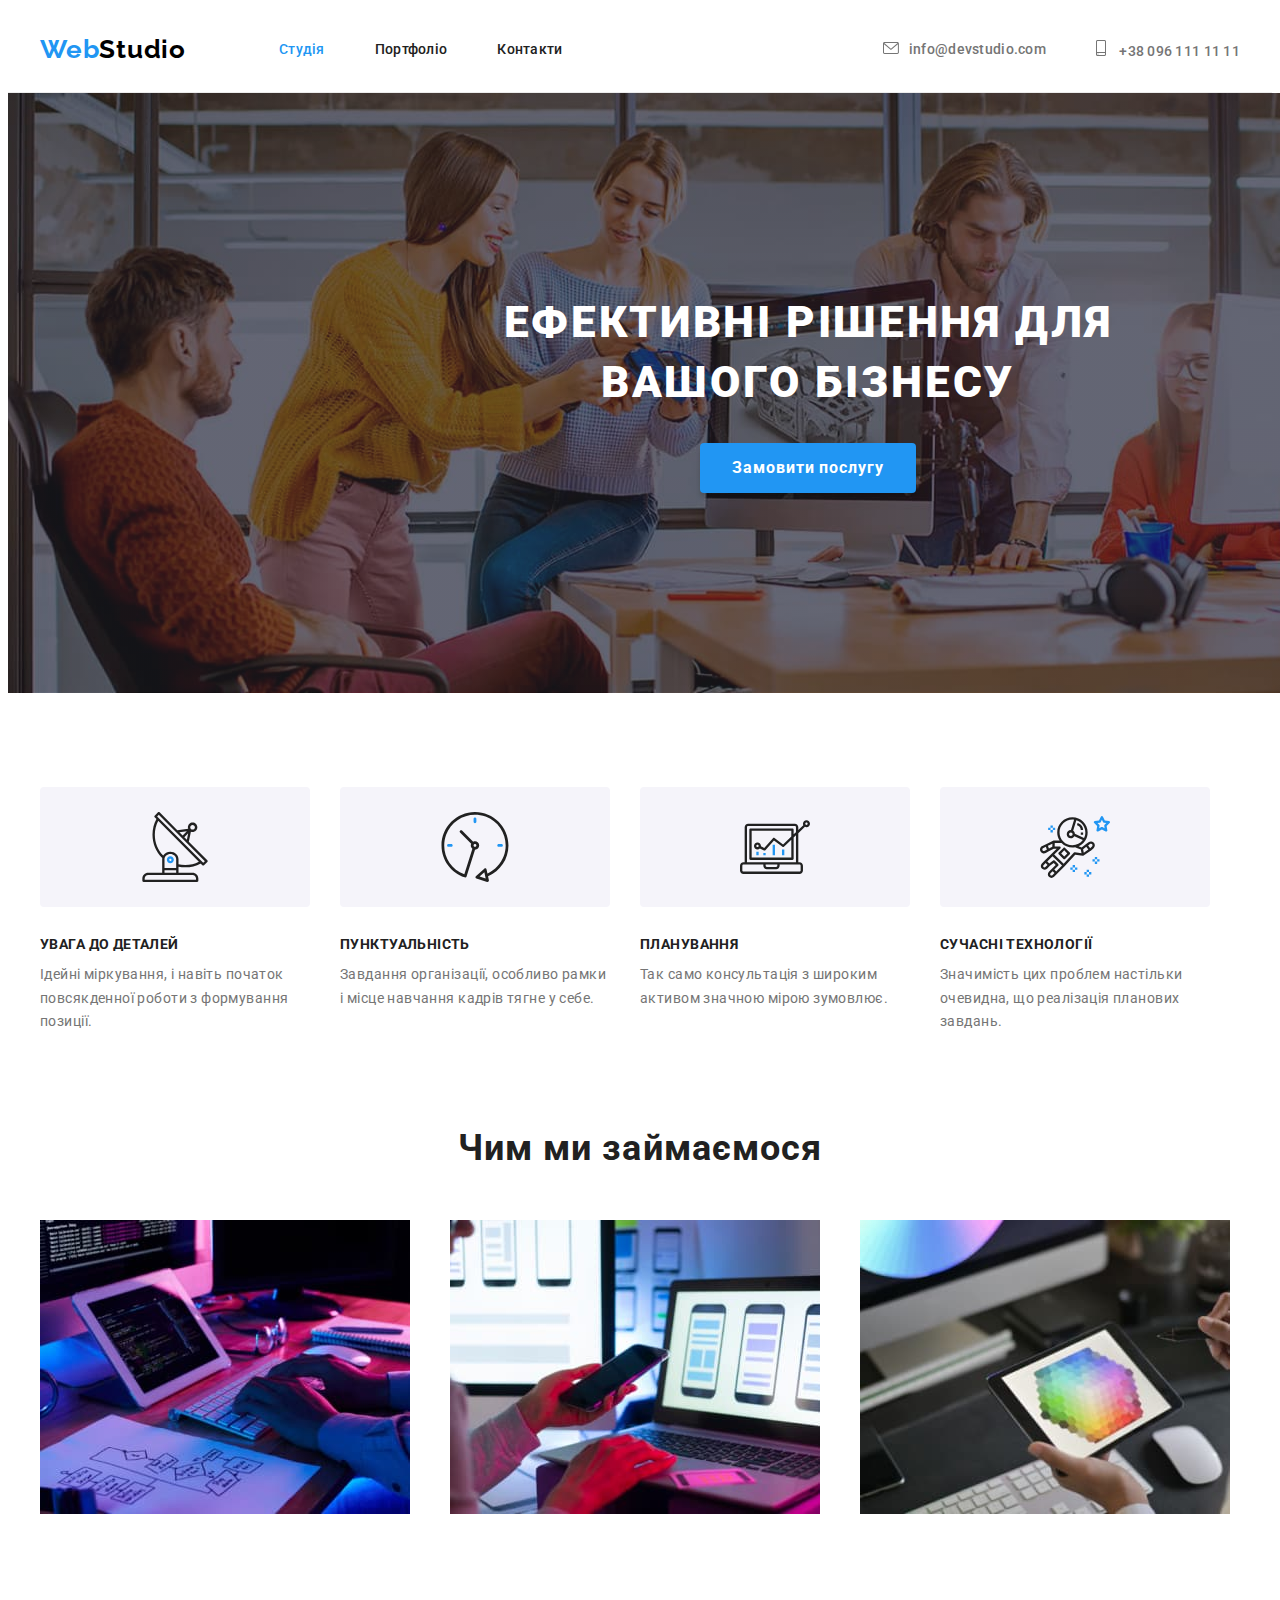
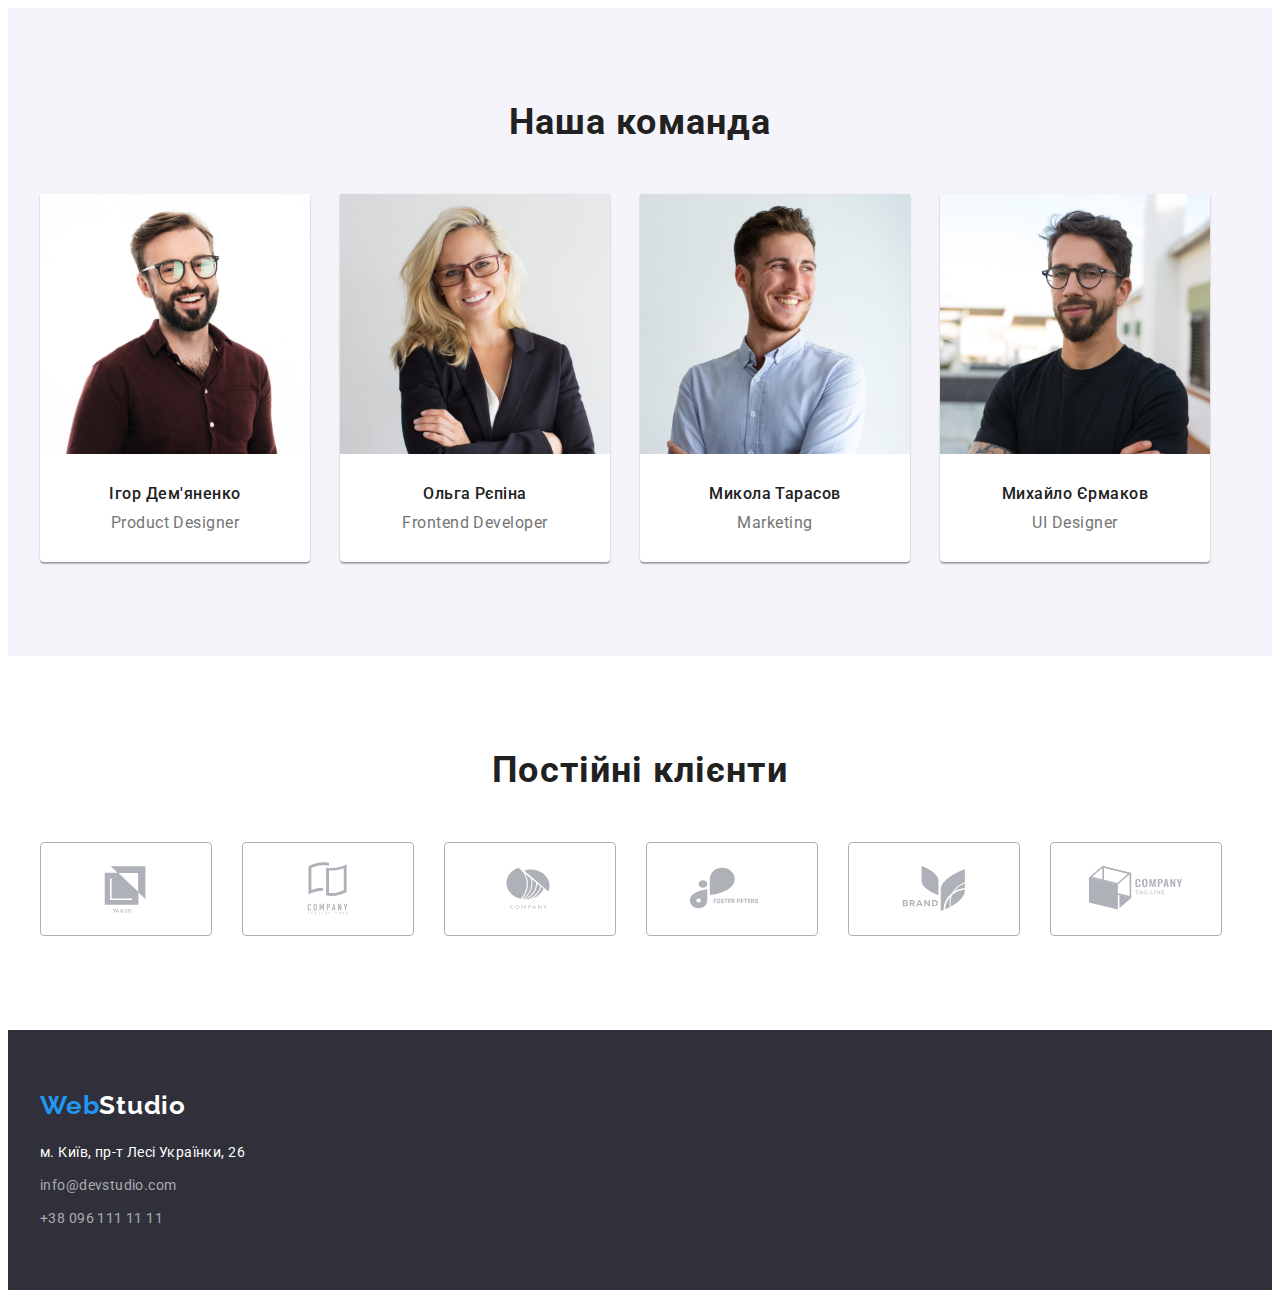
==== index.html @ ee18fea1 "first update" ====
<!DOCTYPE html>
<html lang="uk">
  <head>
    <meta charset="UTF-8" />
    <meta http-equiv="X-UA-Compatible" content="IE=edge" />
    <meta name="viewport" content="width=device-width, initial-scale=1.0" />
    <title>Головна</title>
    <link
      rel="stylesheet"
      href="https://cdnjs.cloudflare.com/ajax/libs/modern-normalize/1.1.0/modern-normalize.min.css"
      integrity="sha512-wpPYUAdjBVSE4KJnH1VR1HeZfpl1ub8YT/NKx4PuQ5NmX2tKuGu6U/JRp5y+Y8XG2tV+wKQpNHVUX03MfMFn9Q=="
      crossorigin="anonymous"
      referrerpolicy="no-referrer"
    />
    <link
      href="https://fonts.googleapis.com/css2?family=Raleway:wght@700&family=Roboto:wght@400;500;700;900&display=swap"
      rel="stylesheet"
    />
    <link rel="stylesheet" href="./css/styles.css" />
  </head>
  <body>
    <header class="top">
      <div class="container header-container">
        <nav class="header-navigation">
          <a href="./index.html" lang="en" class="logo link"
            >Web<span>Studio</span></a
          >
          <ul class="header-list">
            <li class="header-nav-item list">
              <a class="link current nav-link" href="./index.html">Студія</a>
            </li>
            <li class="header-nav-item list">
              <a class="link nav-link" href="./portfolio.html">Портфоліо</a>
            </li>
            <li class="header-nav-item list">
              <a class="link nav-link" href="#">Контакти</a>
            </li>
          </ul>
        </nav>
        <div class="header-connect">
          <ul class="contacts-list list">
            <li class="contact-item">
              <a
                lang="en"
                href="mailto:info@devstudio.com"
                class="link nav-contacts"
                ><svg class="top-icon" width="16" height="12">
                  <use href="./img/icons.svg#icon-mail-top"></use>
                </svg>info@devstudio.com</a
              >
            </li>
            <li class="contact-item">
              <a href="tel:+380961111111" class="link nav-contacts"
                ><svg class="top-icon" width="10" height="16">
                  <use href="./img/icons.svg#icon-smartphone-top"></use>
                </svg>
                +38 096 111 11 11</a
              >
            </li>
          </ul>
        </div>
      </div>
    </header>
    <main>
      <section class="hero section">
        <div class="container">
          <h1 class="hero-title">Ефективні рішення для вашого бізнесу</h1>
          <button type="button" class="modal-button">Замовити послугу</button>
        </div>
      </section>
      <section class="features section">
        <div class="container">
          <h2 class="visually-hidden">Наші переваги</h2>
          <ul class="features-list">
            <li class="features-item">
              <svg width="70" height="70">
                <use href="./img/icons.svg#icon-antenna"></use>
              </svg>
            </li>
            <li class="features-item">
              <svg width="70" height="70">
                <use href="./img/icons.svg#icon-clock"></use>
              </svg>
            </li>
            <li class="features-item">
              <svg width="70" height="70">
                <use href="./img/icons.svg#icon-diagram"></use>
              </svg>
            </li>
            <li class="features-item">
              <svg width="70" height="70">
                <use href="./img/icons.svg#icon-astronaut"></use>
              </svg>
            </li>
            <li class="list">
              <h3 class="title features-title">Увага до деталей</h3>
              <p class="text">
                Ідейні міркування, і навіть початок повсякденної роботи з
                формування позиції.
              </p>
            </li>
            <li class="list">
              <h3 class="title features-title">Пунктуальність</h3>
              <p class="text">
                Завдання організації, особливо рамки і місце навчання кадрів
                тягне у себе.
              </p>
            </li>
            <li class="list">
              <h3 class="title features-title">Планування</h3>
              <p class="text">
                Так само консультація з широким активом значною мірою зумовлює.
              </p>
            </li>
            <li class="list">
              <h3 class="title features-title">Сучасні технології</h3>
              <p class="text">
                Значимість цих проблем настільки очевидна, що реалізація
                планових завдань.
              </p>
            </li>
          </ul>
        </div>
      </section>
      <section class="project project-section">
        <div class="container">
          <h2 class="project-title style-title">Чим ми займаємося</h2>
          <ul class="project-list">
            <li class="list project-item">
              <img
                src="./img/img-work1.jpg"
                alt="Картинка наших робіт"
                width="370"
                height="294"
              />
            </li>
            <li class="list project-item">
              <img
                src="./img/img-work2.jpg"
                alt="Картинка наших робіт"
                width="370"
                height="294"
              />
            </li>
            <li class="list project-item">
              <img
                src="./img/img-work3.jpg"
                alt="Картинка наших робіт"
                width="370"
                height="294"
              />
            </li>
          </ul>
        </div>
      </section>
      <section class="empl list section">
        <div class="container">
          <h2 class="empl-title style-title">Наша команда</h2>
          <ul class="empl-list">
            <li class="list bgc">
              <img
                class="empl-img"
                src="./img/worker1.jpg"
                alt="фото Ігора Дем'яненко"
                width="270"
                height="260"
              />
              <h3 class="subtitle-empl">Ігор Дем'яненко</h3>
              <p lang="en" class="text empl-text">Product Designer</p>
            </li>
            <li class="list bgc">
              <img
                class="empl-img"
                src="./img/worker2.jpg"
                alt="фото Ольги Рєпіной"
                width="270"
                height="260"
              />
              <h3 class="subtitle-empl">Ольга Рєпіна</h3>
              <p lang="en" class="text empl-text">Frontend Developer</p>
            </li>
            <li class="list bgc">
              <img
                class="empl-img"
                src="./img/worker3.jpg"
                alt="фото Миколи Тарасова"
                width="270"
                height="260"
              />
              <h3 class="subtitle-empl">Микола Тарасов</h3>
              <p lang="en" class="text empl-text">Marketing</p>
            </li>
            <li class="list bgc">
              <img
                class="empl-img"
                src="./img/worker4.jpg"
                alt="фото Михайла Єрмакова"
                width="270"
                height="260"
              />
              <h3 class="subtitle-empl">Михайло Єрмаков</h3>
              <p lang="en" class="text empl-text">UI Designer</p>
            </li>
          </ul>
        </div>
      </section>
      <section class="clients list section"">
        <div class="container">
          <h2 class="style-title clients-title">
            Постійні клієнти
          </h2>
          <ul class="clients-list">
            <li class="clients-item">
              <svg width="106" height="60" class="client-icon">
                <use href="./img/icons.svg#icon-Logo-client1"></use>
              </svg>
            </li>
            <li class="clients-item">
              <svg width="106" height="60" class="client-icon">
                <use href="./img/icons.svg#icon-Logo-client2"></use>
              </svg>
            </li>
            <li class="clients-item">
              <svg width="106" height="60" class="client-icon">
                <use href="./img/icons.svg#icon-Logo-client3"></use>
              </svg>
            </li>
            <li class="clients-item">
              <svg width="106" height="60" class="client-icon">
                <use href="./img/icons.svg#icon-Logo-client4"></use>
              </svg>
            </li>
            <li class="clients-item">
              <svg width="106" height="60" class="client-icon">
                <use href="./img/icons.svg#icon-Logo-client5"></use>
              </svg>
            </li>
            <li class="clients-item">
              <svg width="106" height="60" class="client-icon">
                <use href="./img/icons.svg#icon-Logo-client6"></use>
              </svg>
            </li>
          </ul>
        </div>
      </section>
    </main>
    <footer class="footer">
      <div class="container">
        <a lang="en" href="./index.html" class="logo-footer link logotype"
          >Web<span class="studio">Studio</span></a
        >
        <address>
          <ul class="address-list">
            <li class="list address-link">
              <a
                class="google-link"
                href="https://www.google.com.ua/maps/place/%D0%B1%D1%83%D0%BB.+%D0%9B%D0%B5%D1%81%D0%B8+%D0%A3%D0%BA%D1%80%D0%B0%D0%B8%D0%BD%D0%BA%D0%B8,+26,+%D0%9A%D0%B8%D0%B5%D0%B2,+02000/@50.4265841,30.5361971,17z/data=!3m1!4b1!4m5!3m4!1s0x40d4cf0e033ecbe9:0x57a4dffefec77da0!8m2!3d50.4265807!4d30.5383858"
                target="_blank"
                rel="noopener noreferrer nofollow"
              >
                м. Київ, пр-т Лесі Українки, 26
              </a>
            </li>
            <li class="list footer-mail">
              <a lang="en" href="mailto:info@devstudio.com" class="link"
                >info@devstudio.com</a
              >
            </li>
            <li class="list footer-tel">
              <a href="tel:+380961111111" class="link">+38 096 111 11 11</a>
            </li>
          </ul>
        </address>
      </div>
    </footer>
  </body>
</html>
---- css/styles.css ----
:root {
  --primary-text-color: #212121;
  --primary-black-color: #000000;
  --primary-white-color: #ffffff;
  --button-color: #188ce8;
  --button-bg-color: #f5f4fa;
  --title-color: #757575;
  --accent-color: #2196f3;
  --bg-footer-color: #2f303a;
  --bg-empl: #f5f4fa;
  --address-footer: rgba(255, 255, 255, 0.6);
  --bgc: #f5f5f5;
  --clients-color: #afb1b8;
}

p,
h1,
h2,
h3,
h4,
h5,
h6 {
  margin: 0;
}

ul,
ol {
  margin: 0;
  padding: 0;
  list-style: none;
}

a {
  text-decoration: none;
}

img {
  display: block;
}

button {
  cursor: pointer;
  border: none;
  font-family: inherit;
}

body {
  background-color: var(--primary-white-color);
  font-family: "Roboto", sans-serif;
  color: var(--primary-text-color);
  font-size: 14px;
  letter-spacing: 0.03em;
}

.list {
  list-style: none;
}
.link {
  text-decoration: none;
}

.container {
  width: 1200px;
  padding-left: 15px;
  padding-right: 15px;
  /* outline: 2px solid red; */
  margin-left: auto;
  margin-right: auto;
}

.section {
  padding-top: 94px;
  padding-bottom: 94px;
}

/*---------------------------------------------------------------- HEADER -------------------------------------------------- */

.top {
  /* width: 1600px; */
  margin: 0 auto;
  background-color: var(--primary-white-color);
  border-bottom: 1px solid #ececec;
}

.logo {
  color: var(--accent-color);
  font-family: "Raleway";
  font-weight: 700;
  font-size: 26px;
  line-height: 1.19;
  letter-spacing: 0.03em;
  margin-right: 93px;
  padding-top: 24px;
  padding-bottom: 25px;
}
.logo span {
  color: var(--primary-black-color);
}

.header-navigation {
  display: flex;
  align-items: center;
}

.header-container {
  display: flex;
  align-items: center;
}

.header-list {
  display: flex;
  gap: 50px;
}

.header-list .link {
  color: var(--primary-text-color);
  font-weight: 500;
  font-size: 14px;
  line-height: 1.14;
  letter-spacing: 0.02em;
}

.nav-link {
  display: block;
  padding-top: 32px;
  padding-bottom: 32px;
}

.header-connect {
  display: flex;
  margin-left: auto;
}

.header-list .link:hover,
.header-list .link:focus {
  color: var(--accent-color);
}

.top .current {
  color: var(--accent-color);
}

.contacts-list {
  display: flex;
  align-items: center;
  justify-content: center;
  gap: 50px;
}

.link:hover .top-icon,
.link:focus .top-icon {
  fill: var(--accent-color);
}

.nav-contacts .top-icon {
  fill: var(--title-color);
  margin-right: 10px;
}

.nav-contacts {
  display: block;
  padding-top: 32px;
  padding-bottom: 32px;
}

.contacts-list .link {
  color: var(--title-color);
  font-weight: 500;
  font-size: 14px;
  line-height: 1.14;
  letter-spacing: 0.02em;
}

.contacts-list .link:hover,
.contacts-list .link:focus {
  color: var(--accent-color);
}

/*------------------------------------------------------------- END HEADER ----------------------------------------------------*/

/*--------------------------------------------------------------- HERO ----------------------------------------------------------*/

.visually-hidden {
  position: absolute;
  white-space: nowrap;
  width: 1px;
  height: 1px;
  overflow: hidden;
  border: 0;
  padding: 0;
  clip: rect(0 0 0 0);
  clip-path: inset(50%);
  margin: -1px;
}

.hero {
  background-color: var(--bg-footer-color);
  width: 1600px;
  margin: 0 auto;
  padding-top: 200px;
  padding-bottom: 200px;
  background-image: linear-gradient(
      rgba(47, 48, 58, 0.4),
      rgba(47, 48, 58, 0.4)
    ),
    url(../img/bg-top.jpg);
  background-repeat: no-repeat;
  background-position: center;
  background-size: 1600px;
}

.hero-title {
  color: var(--primary-white-color);
  font-weight: 900;
  font-size: 44px;
  line-height: 1.36;
  letter-spacing: 0.06em;
  text-transform: uppercase;
  text-align: center;
  max-width: 696px;
  margin: 0 auto;
  margin-bottom: 30px;
}

.modal-button {
  background-color: var(--accent-color);
  color: var(--primary-white-color);
  font-weight: 700;
  font-size: 16px;
  line-height: 1.87;
  display: flex;
  align-items: center;
  text-align: center;
  letter-spacing: 0.06em;
  box-shadow: 0px 4px 4px rgba(0, 0, 0, 0.15);
  border-radius: 4px;
  margin: 0 auto;
  padding: 10px 32px;
  min-width: 216px;
  height: 50px;
}

.modal-button:hover,
.modal-button:focus {
  background-color: var(--button-color);
}

/*---------------------------------------------------------------- END HERO -----------------------------------------------------*/

/*---------------------------------------------------------------- FEATURES -----------------------------------------------------*/

.features {
  margin: 0 auto;
}

.features-list {
  display: flex;
  flex-wrap: wrap;
  gap: 30px;
}

.features-item {
  display: flex;
  justify-content: center;
  align-items: center;
  width: 270px;
  height: 120px;
  background: var(--bg-empl);
  border-radius: 4px;
}

.features-title {
  margin-bottom: 10px;
  letter-spacing: 0.03em;
}

.text {
  max-width: 270px;
  max-height: 72px;
  letter-spacing: 0.03em;
}

.features-list .title {
  color: var(--primary-text-color);
  font-weight: 700;
  font-size: 14px;
  line-height: 1.14;
  text-transform: uppercase;
  letter-spacing: 0.03em;
}

.features-list .text {
  color: var(--title-color);
  font-size: 14px;
  line-height: 1.71;
}

/*-------------------------------------------------------------- END FEATURES ---------------------------------------------------*/

/*--------------------------------------------------------------- PROJECT -------------------------------------------------------*/

.project-section {
  padding-bottom: 94px;
}

.project-title {
  font-weight: 700;
  margin-bottom: 50px;
  text-align: center;
}

.project-list {
  display: flex;
  gap: 30px;
}

.project-item {
  width: calc((100% - 60px) / 3);
}

.style-title {
  font-weight: 700;
  font-size: 36px;
  line-height: 1.16;
  letter-spacing: 0.03em;
}

/*-------------------------------------------------------------- END PROJECT ---------------------------------------------------*/

/*---------------------------------------------------------------- EMPL ------------------------------------------------------*/

.empl {
  background-color: var(--bg-empl);
  /* width: 1600px; */
  /* margin: 0 auto; */
}

.empl-title {
  font-weight: 700;
  margin-bottom: 50px;
  text-align: center;
  letter-spacing: 0.03em;
}

.subtitle-empl {
  font-weight: 500;
  font-size: 16px;
  line-height: 1.19;
  letter-spacing: 0.03em;
  text-align: center;
  margin-bottom: 10px;
}

.empl-list {
  display: flex;
  gap: 30px;
}

.empl-list .text {
  color: var(--title-color);
  font-size: 16px;
  line-height: 1.19;
}

.empl-img {
  padding-bottom: 30px;
  height: auto;
  max-width: 100%;
}

.empl-text {
  text-align: center;
  letter-spacing: 0.03em;
  padding-bottom: 30px;
}

.bgc {
  background: var(--primary-white-color);
  box-shadow: 0px 1px 3px rgba(0, 0, 0, 0.12), 0px 1px 1px rgba(0, 0, 0, 0.14),
    0px 2px 1px rgba(0, 0, 0, 0.2);
  border-radius: 0px 0px 4px 4px;
}

/*---------------------------------------------------------------- END EMPL ---------------------------------------------------*/

/*---------------------------------------------------------------- CLIENTS -----------------------------------------------------*/

.clients-title {
  font-weight: 700;
  margin-bottom: 50px;
  text-align: center;
  letter-spacing: 0.03em;
}

.clients-list {
  display: flex;
  flex-wrap: wrap;
  gap: 30px;
}

.clients-item {
  display: flex;
  justify-content: center;
  align-items: center;

  width: 170px;
  height: 92px;
  border: 1px solid var(--clients-color);
  border-radius: 4px;
}

.client-icon {
  fill: var(--clients-color);
}

.clients-item:hover .client-icon {
  fill: var(--accent-color);
}

.clients-list .clients-item:hover {
  border: 1px solid var(--accent-color);
}

/*---------------------------------------------------------------- FOOTER -----------------------------------------------------*/

.footer {
  background-color: var(--bg-footer-color);
  /* width: 1600px; */
  /* margin: 0 auto; */
  padding-top: 60px;
  padding-bottom: 60px;
}

.logotype {
  margin-bottom: 20px;
  display: inline-block;
}

.logo-footer .studio {
  color: var(--primary-white-color);
}

.logo-footer {
  color: var(--accent-color);
  font-family: "Raleway";
  font-weight: 700;
  font-size: 26px;
  line-height: 1.19;
  letter-spacing: 0.03em;
}

.address-list .link {
  font-style: normal;
  font-size: 14px;
  line-height: 1.71;
}

address .link {
  font-style: normal;
  font-size: 14px;
  line-height: 1.7;
  color: var(--address-footer);
}

address .link:hover,
address .link:focus {
  color: var(--accent-color);
}
.google-link:hover,
.google-link:focus {
  color: var(--accent-color);
}

.google-link {
  color: var(--primary-white-color);
  text-decoration: none;
  font-family: "Roboto";
  font-style: normal;
  font-weight: 400;
  font-size: 14px;
  line-height: 1.71;
  letter-spacing: 0.03em;
}

.address-link {
  margin-bottom: 9px;
}

.footer-mail {
  margin-bottom: 9px;
}
/*-------------------------------------------------------------- END FOOTER -----------------------------------------------------*/

/*-------------------------------------------------------------- PORTFOLIO ------------------------------------------------------*/

.mdl-button-list {
  background-color: var(--button-bg-color);
  font-weight: 500;
  font-size: 16px;
  line-height: 1.62;
  align-items: center;
  text-align: center;
  letter-spacing: 0.03em;
  border-radius: 4px;
  padding: 6px 22px;
}

.first-btn {
  width: 73px;
}

.mdl-button-list:nth-child(2) {
  width: 125px;
}

.mdl-button-list:nth-child(3) {
  width: 112px;
}

.mdl-button-list:nth-child(4) {
  width: 103px;
}

.mdl-button-list:nth-child(5) {
  width: 130px;
}

.wrap-btn {
  display: flex;
  justify-content: center;
  gap: 8px;
  margin-bottom: 50px;
}

.mdl-button-list:hover,
.mdl-button-list:focus {
  color: var(--primary-white-color);
  background-color: var(--accent-color);
  box-shadow: 0px 3px 1px rgba(0, 0, 0, 0.1), 0px 1px 2px rgba(0, 0, 0, 0.08),
    0px 2px 2px rgba(0, 0, 0, 0.12);
}

.portfolio-list {
  display: flex;
  flex-wrap: wrap;
  gap: 30px;
}

.portfolio-item {
  flex-basis: calc(100% / 3 - 30px);
}

.portfolio-item:hover {
  box-shadow: 0px 1px 1px rgba(0, 0, 0, 0.12), 0px 4px 4px rgba(0, 0, 0, 0.06),
    1px 4px 6px rgba(0, 0, 0, 0.16);
}

.portfolio-title {
  color: var(--primary-text-color);
  font-weight: 700;
  font-size: 18px;
  line-height: 2;
  letter-spacing: 0.06em;
  margin-bottom: 4px;
}

.portfolio-text {
  color: var(--title-color);
  font-size: 16px;
  line-height: 1.87;
  letter-spacing: 0.03em;
}

.portfolio-bgc {
  background-color: var(--primary-white-color);
  border: 1px solid #eeeeee;
  padding: 20px 24px;
  border-top: none;
}

/*------------------------------------------------------------ END PORTFOLIO ------------------------------------------------------*/
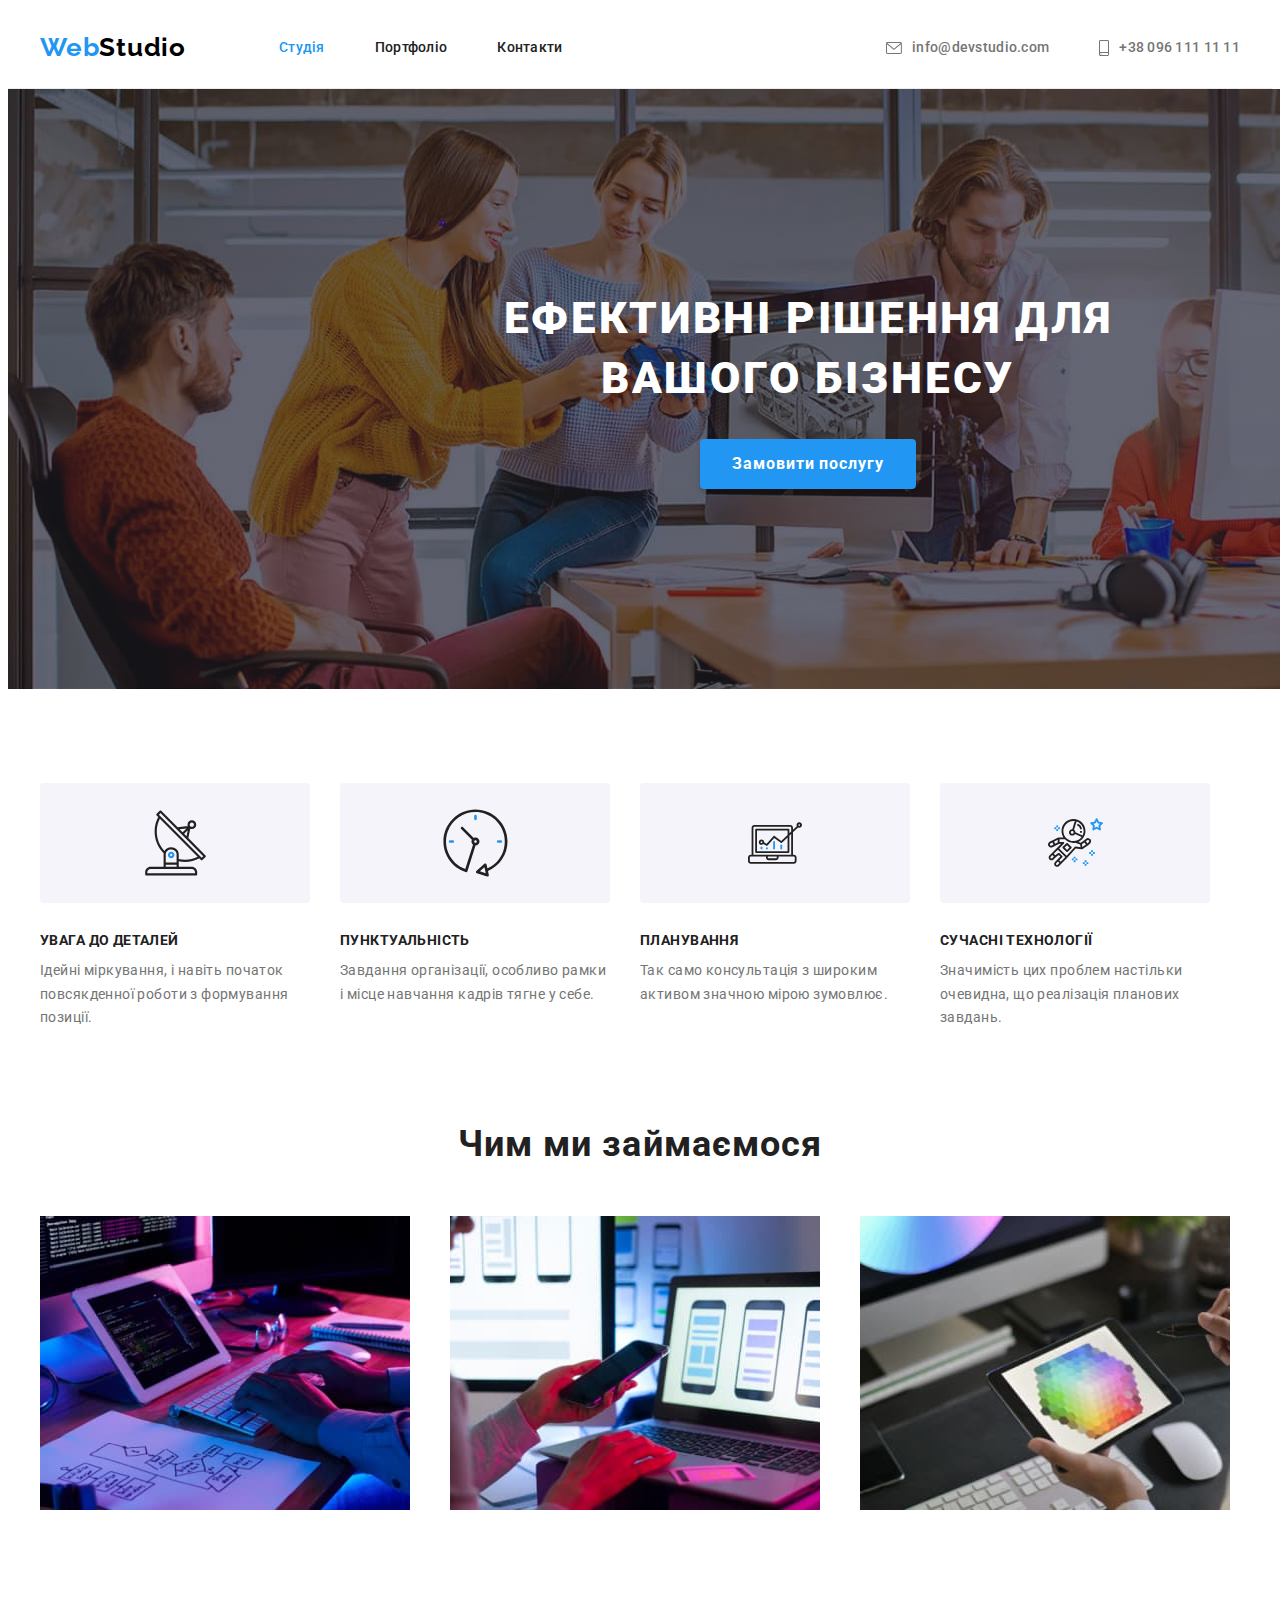
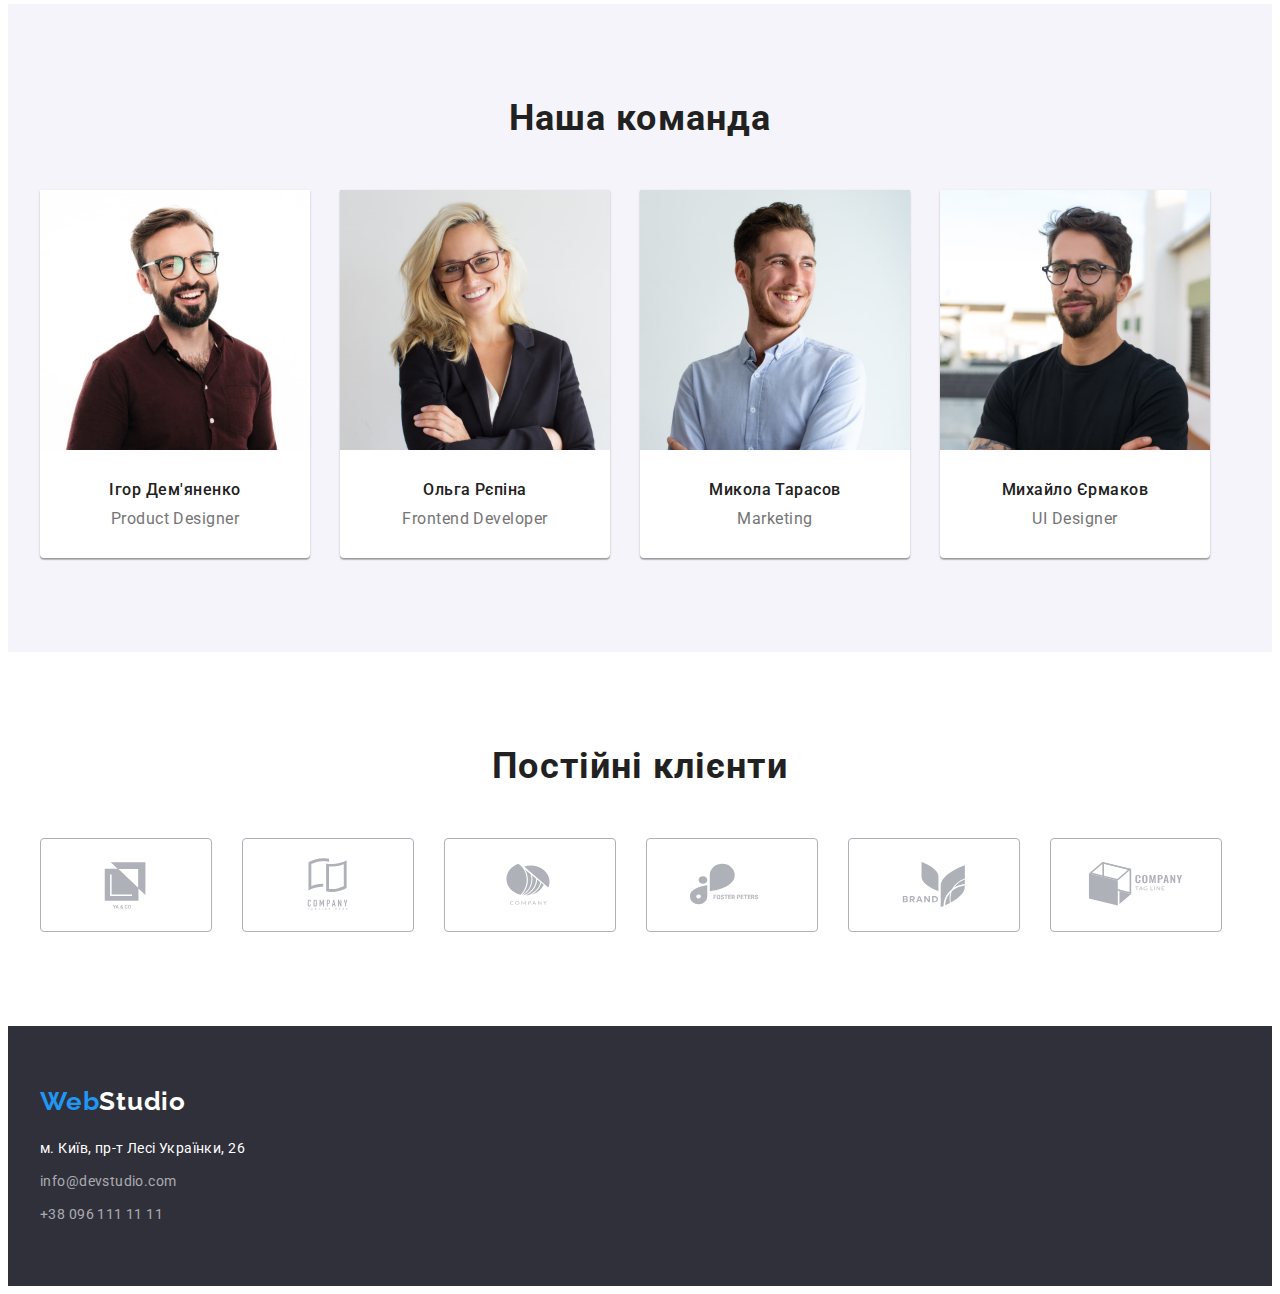
==== commit 4ff92b00: "second update" ====
--- a/index.html
+++ b/index.html
@@ -73,22 +73,22 @@
           <h2 class="visually-hidden">Наші переваги</h2>
           <ul class="features-list">
             <li class="features-item">
-              <svg width="70" height="70">
+              <svg width="65" height="70">
                 <use href="./img/icons.svg#icon-antenna"></use>
               </svg>
             </li>
             <li class="features-item">
-              <svg width="70" height="70">
+              <svg width="67" height="70">
                 <use href="./img/icons.svg#icon-clock"></use>
               </svg>
             </li>
             <li class="features-item">
-              <svg width="70" height="70">
+              <svg width="70" height="54">
                 <use href="./img/icons.svg#icon-diagram"></use>
               </svg>
             </li>
             <li class="features-item">
-              <svg width="70" height="70">
+              <svg width="55" height="61">
                 <use href="./img/icons.svg#icon-astronaut"></use>
               </svg>
             </li>
--- a/css/styles.css
+++ b/css/styles.css
@@ -158,7 +158,8 @@
 }
 
 .nav-contacts {
-  display: block;
+  display: flex;
+  align-items: center;
   padding-top: 32px;
   padding-bottom: 32px;
 }
@@ -532,6 +533,14 @@
   margin-bottom: 50px;
 }
 
+.btn-current {
+  color: #ffffff;
+  background-color: var(--accent-color);
+  padding: 6px 22px;
+  box-shadow: 0px 3px 1px rgba(0, 0, 0, 0.1), 0px 1px 2px rgba(0, 0, 0, 0.08),
+    0px 2px 2px rgba(0, 0, 0, 0.12);
+}
+
 .mdl-button-list:hover,
 .mdl-button-list:focus {
   color: var(--primary-white-color);
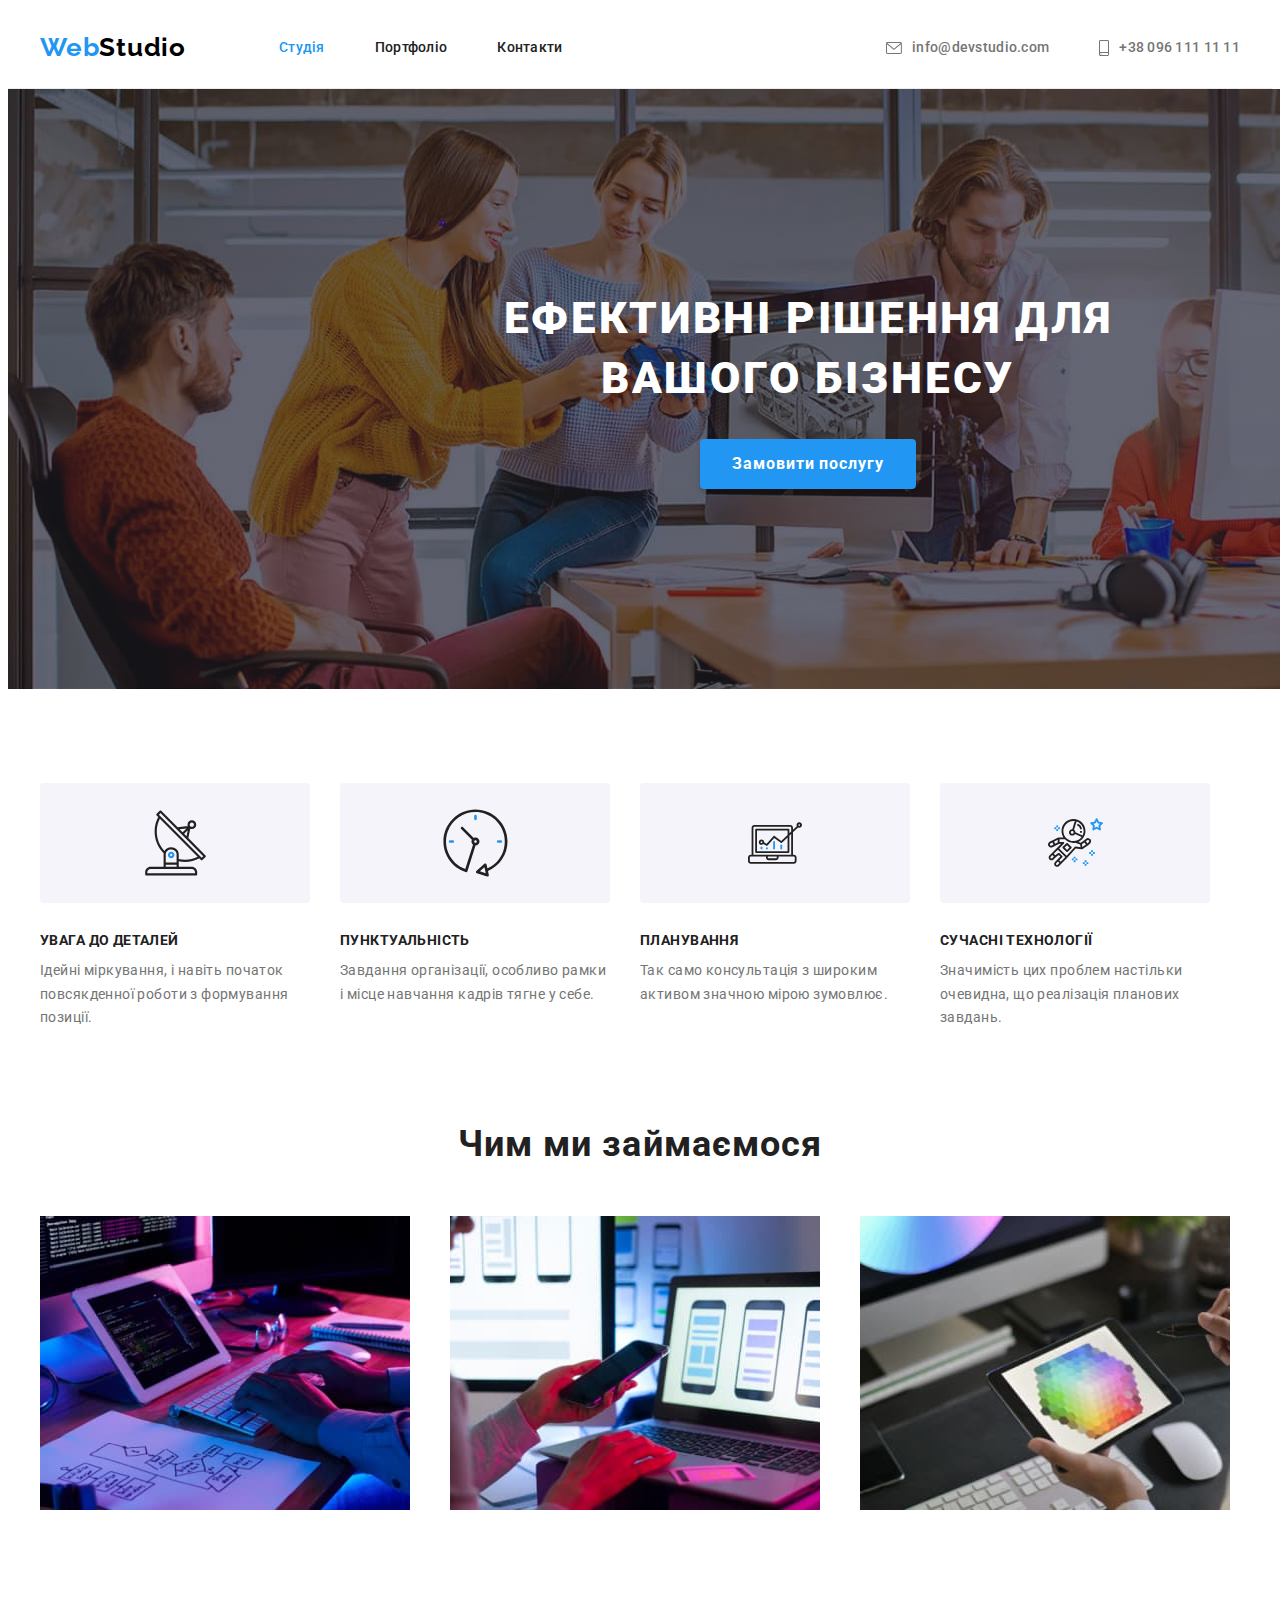
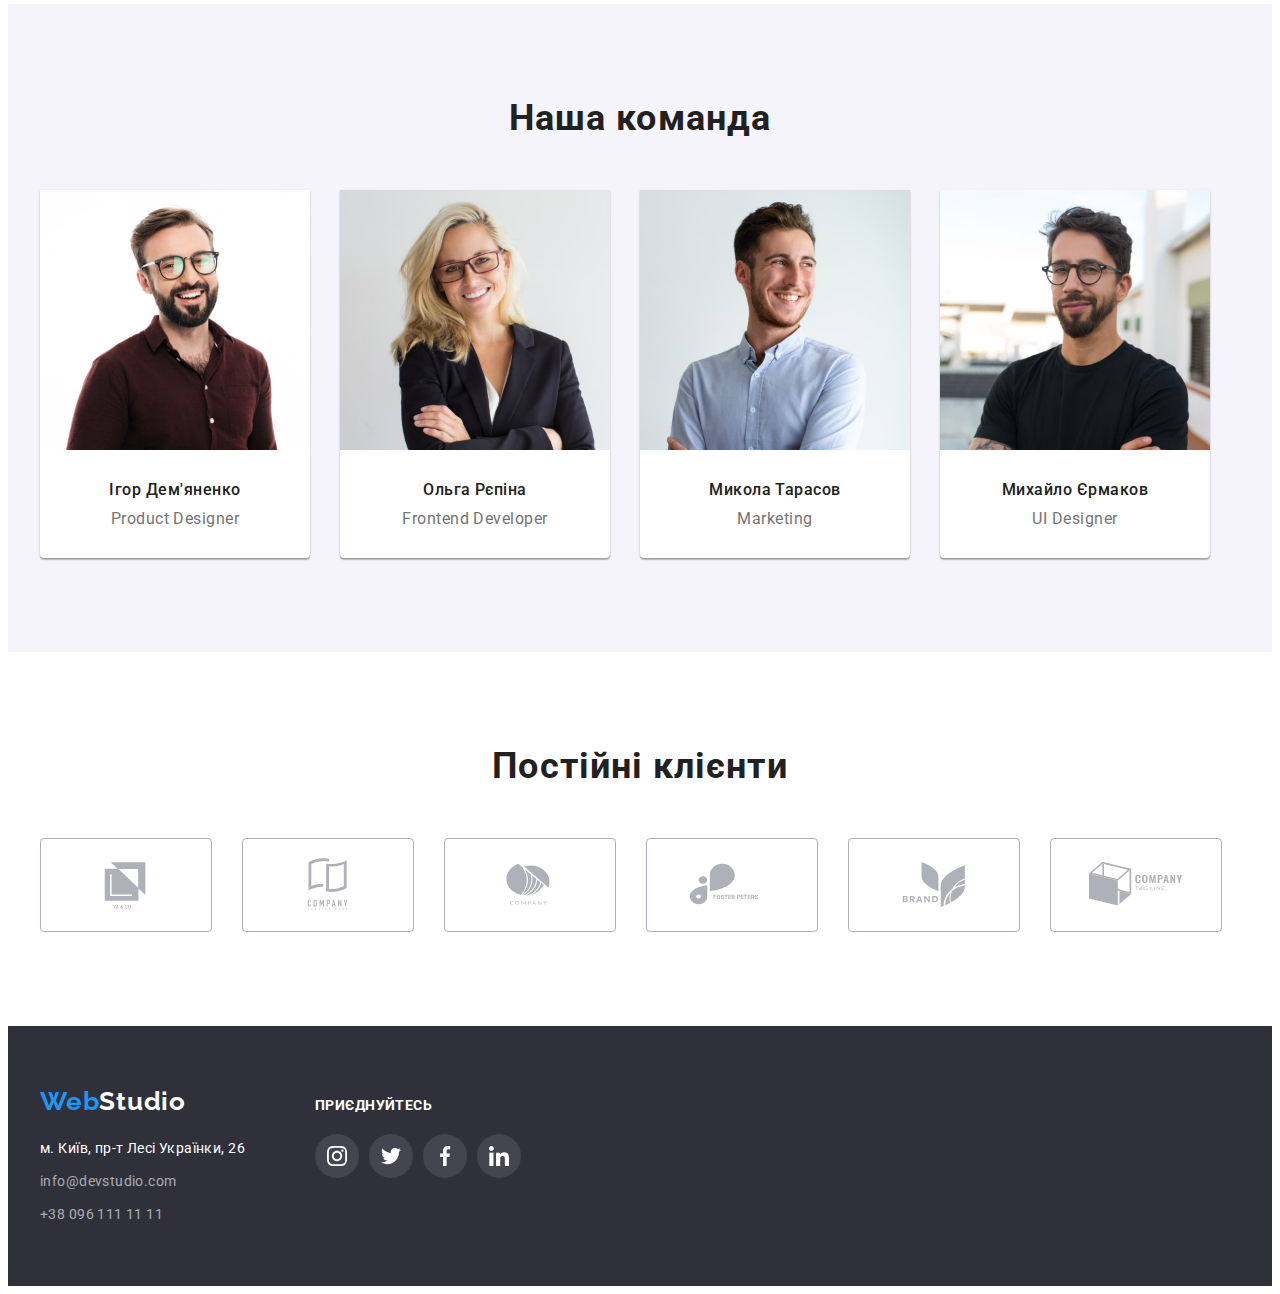
==== commit b7127aea: "third update" ====
--- a/index.html
+++ b/index.html
@@ -245,32 +245,69 @@
       </section>
     </main>
     <footer class="footer">
-      <div class="container">
-        <a lang="en" href="./index.html" class="logo-footer link logotype"
-          >Web<span class="studio">Studio</span></a
-        >
-        <address>
-          <ul class="address-list">
-            <li class="list address-link">
-              <a
-                class="google-link"
-                href="https://www.google.com.ua/maps/place/%D0%B1%D1%83%D0%BB.+%D0%9B%D0%B5%D1%81%D0%B8+%D0%A3%D0%BA%D1%80%D0%B0%D0%B8%D0%BD%D0%BA%D0%B8,+26,+%D0%9A%D0%B8%D0%B5%D0%B2,+02000/@50.4265841,30.5361971,17z/data=!3m1!4b1!4m5!3m4!1s0x40d4cf0e033ecbe9:0x57a4dffefec77da0!8m2!3d50.4265807!4d30.5383858"
-                target="_blank"
-                rel="noopener noreferrer nofollow"
-              >
-                м. Київ, пр-т Лесі Українки, 26
+      <div class="container footer-container">
+        <div class="container-address">
+          <a lang="en" href="./index.html" class="logo-footer link logotype"
+            >Web<span class="studio">Studio</span></a
+          >
+          <address>
+            <ul class="address-list">
+              <li class="list address-link">
+                <a
+                  class="google-link"
+                  href="https://www.google.com.ua/maps/place/%D0%B1%D1%83%D0%BB.+%D0%9B%D0%B5%D1%81%D0%B8+%D0%A3%D0%BA%D1%80%D0%B0%D0%B8%D0%BD%D0%BA%D0%B8,+26,+%D0%9A%D0%B8%D0%B5%D0%B2,+02000/@50.4265841,30.5361971,17z/data=!3m1!4b1!4m5!3m4!1s0x40d4cf0e033ecbe9:0x57a4dffefec77da0!8m2!3d50.4265807!4d30.5383858"
+                  target="_blank"
+                  rel="noopener noreferrer nofollow"
+                >
+                  м. Київ, пр-т Лесі Українки, 26
+                </a>
+              </li>
+              <li class="list footer-mail">
+                <a lang="en" href="mailto:info@devstudio.com" class="link"
+                  >info@devstudio.com</a
+                >
+              </li>
+              <li class="list footer-tel">
+                <a href="tel:+380961111111" class="link">+38 096 111 11 11</a>
+              </li>
+            </ul>
+          </address>
+        </div>
+        <div class="container-contact">
+          <h2 class="footer-contact-title">
+            приєднуйтесь
+          </h2>
+          <ul class="ft-ct-item">
+            <li class="ft-ct-link">
+              <a href="#" class="ct-link">
+                <svg width="20" height="20" class="ct-icon">
+                  <use href="./img/icons.svg#icon-instagram"></use>
+                </svg>
               </a>
             </li>
-            <li class="list footer-mail">
-              <a lang="en" href="mailto:info@devstudio.com" class="link"
-                >info@devstudio.com</a
-              >
-            </li>
-            <li class="list footer-tel">
-              <a href="tel:+380961111111" class="link">+38 096 111 11 11</a>
-            </li>
-          </ul>
-        </address>
+            <li class="ft-ct-link">
+              <a href="#" class="ct-link">
+                <svg width="20" height="20" class="ct-icon">
+                  <use href="./img/icons.svg#icon-twitter"></use>
+                </svg>
+              </a>
+            </li>
+            <li class="ft-ct-link">
+              <a href="#" class="ct-link">
+                <svg width="20" height="20" class="ct-icon">
+                  <use href="./img/icons.svg#icon-facebook"></use>
+                </svg>
+              </a>
+            </li>
+            <li class="ft-ct-link">
+              <a href="#" class="ct-link">
+                <svg width="20" height="20" class="ct-icon">
+                  <use href="./img/icons.svg#icon-linkedin"></use>
+                </svg>
+              </a>
+            </li>
+          </ul>
+        </div>
       </div>
     </footer>
   </body>
--- a/css/styles.css
+++ b/css/styles.css
@@ -207,7 +207,7 @@
     url(../img/bg-top.jpg);
   background-repeat: no-repeat;
   background-position: center;
-  background-size: 1600px;
+  background-size: 100%;
 }
 
 .hero-title {
@@ -490,6 +490,52 @@
 .footer-mail {
   margin-bottom: 9px;
 }
+
+.footer-container {
+  display: flex;
+  align-items: baseline;
+}
+
+.container-contact {
+  max-width: 206px;
+  max-height: 80px;
+  margin-left: 70px;
+}
+
+.footer-contact-title {
+  color: var(--primary-white-color);
+  font-weight: 700;
+  font-size: 14px;
+  line-height: 1.14;
+  letter-spacing: 0.03em;
+  text-transform: uppercase;
+  margin-bottom: 20px;
+}
+
+.ft-ct-item {
+  display: flex;
+  gap: 10px;
+}
+
+.ct-link {
+  background: rgba(255, 255, 255, 0.1);
+  display: flex;
+  align-items: center;
+  justify-content: center;
+  width: 44px;
+  height: 44px;
+  border-radius: 100%;
+}
+
+.ct-icon {
+  fill: var(--primary-white-color);
+}
+
+.ft-ct-item .ct-link:hover,
+.ft-ct-item .ct-link:focus {
+  background-color: var(--accent-color);
+}
+
 /*-------------------------------------------------------------- END FOOTER -----------------------------------------------------*/
 
 /*-------------------------------------------------------------- PORTFOLIO ------------------------------------------------------*/
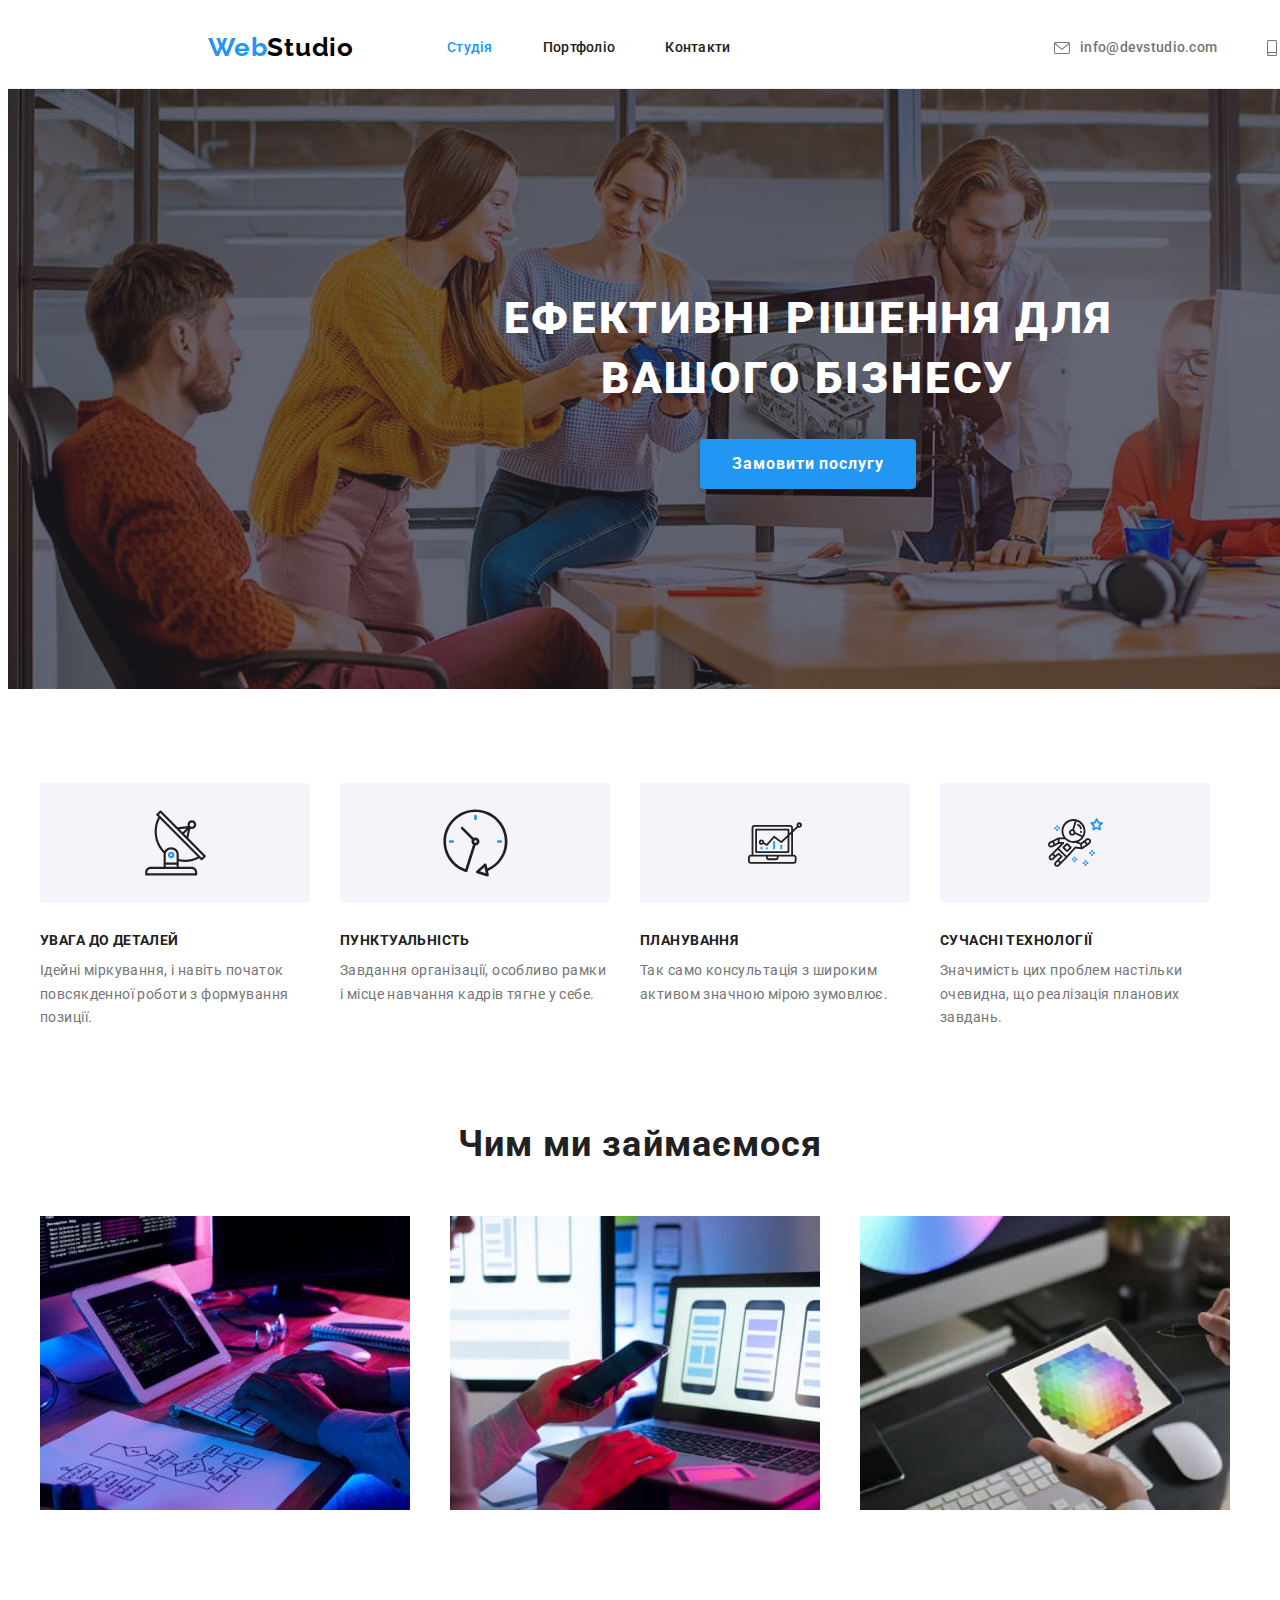
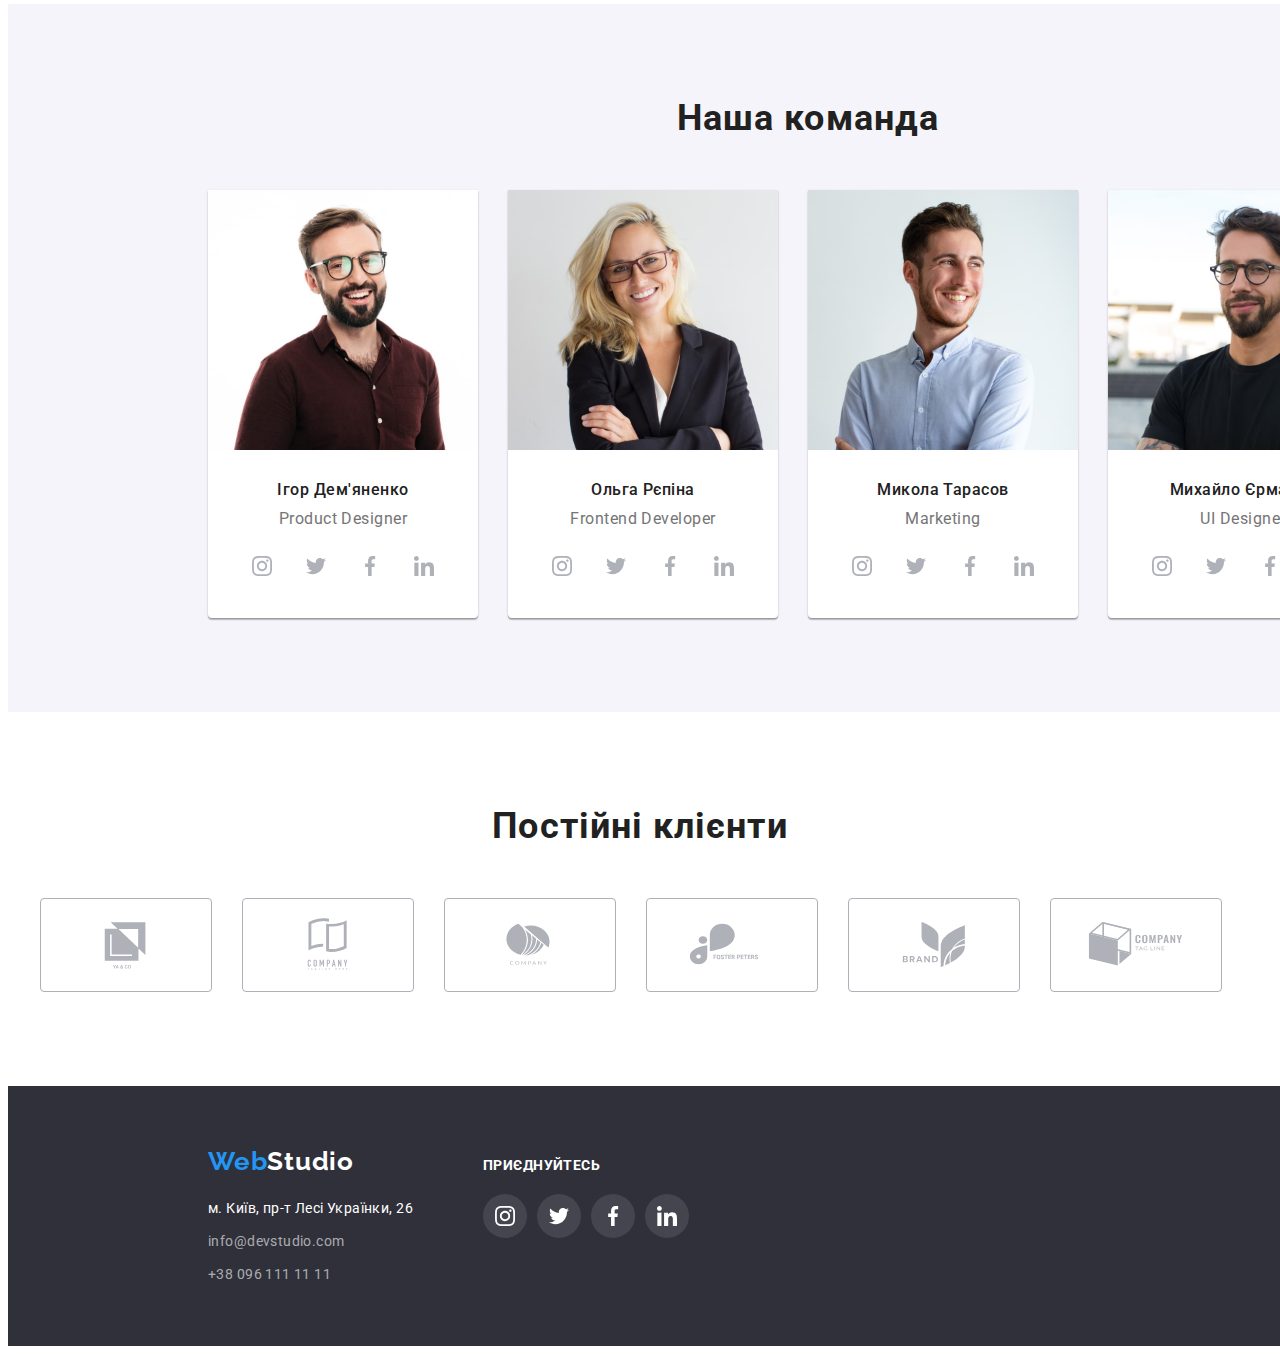
==== commit 697b8f7b: "Last update" ====
--- a/index.html
+++ b/index.html
@@ -167,6 +167,42 @@
               />
               <h3 class="subtitle-empl">Ігор Дем'яненко</h3>
               <p lang="en" class="text empl-text">Product Designer</p>
+              <div class="empl-contact">
+                <ul class="empl-ct-item">
+                  <li>
+                    <a href="#" class="empl-ct-link" target="_blank"
+                  rel="noopener noreferrer nofollow">
+                      <svg width="20" height="20" class="empl-ct-icon">
+                        <use href="./img/icons.svg#icon-instagram"></use>
+                      </svg>
+                    </a>
+                  </li>
+                  <li>
+                    <a href="#" class="empl-ct-link" target="_blank"
+                  rel="noopener noreferrer nofollow">
+                      <svg width="20" height="20" class="empl-ct-icon">
+                        <use href="./img/icons.svg#icon-twitter"></use>
+                      </svg>
+                    </a>
+                  </li>
+                  <li>
+                    <a href="#" class="empl-ct-link" target="_blank"
+                  rel="noopener noreferrer nofollow">
+                      <svg width="20" height="20" class="empl-ct-icon">
+                        <use href="./img/icons.svg#icon-facebook"></use>
+                      </svg>
+                    </a>
+                  </li>
+                  <li>
+                    <a href="#" class="empl-ct-link" target="_blank"
+                  rel="noopener noreferrer nofollow">
+                      <svg width="20" height="20" class="empl-ct-icon">
+                        <use href="./img/icons.svg#icon-linkedin"></use>
+                      </svg>
+                    </a>
+                  </li>
+                </ul>
+              </div>
             </li>
             <li class="list bgc">
               <img
@@ -178,6 +214,42 @@
               />
               <h3 class="subtitle-empl">Ольга Рєпіна</h3>
               <p lang="en" class="text empl-text">Frontend Developer</p>
+              <div class="empl-contact">
+                <ul class="empl-ct-item">
+                  <li>
+                    <a href="#" class="empl-ct-link" target="_blank"
+                  rel="noopener noreferrer nofollow">
+                      <svg width="20" height="20" class="empl-ct-icon">
+                        <use href="./img/icons.svg#icon-instagram"></use>
+                      </svg>
+                    </a>
+                  </li>
+                  <li>
+                    <a href="#" class="empl-ct-link" target="_blank"
+                  rel="noopener noreferrer nofollow">
+                      <svg width="20" height="20" class="empl-ct-icon">
+                        <use href="./img/icons.svg#icon-twitter"></use>
+                      </svg>
+                    </a>
+                  </li>
+                  <li>
+                    <a href="#" class="empl-ct-link" target="_blank"
+                  rel="noopener noreferrer nofollow">
+                      <svg width="20" height="20" class="empl-ct-icon">
+                        <use href="./img/icons.svg#icon-facebook"></use>
+                      </svg>
+                    </a>
+                  </li>
+                  <li>
+                    <a href="#" class="empl-ct-link" target="_blank"
+                  rel="noopener noreferrer nofollow">
+                      <svg width="20" height="20" class="empl-ct-icon">
+                        <use href="./img/icons.svg#icon-linkedin"></use>
+                      </svg>
+                    </a>
+                  </li>
+                </ul>
+              </div>
             </li>
             <li class="list bgc">
               <img
@@ -189,6 +261,42 @@
               />
               <h3 class="subtitle-empl">Микола Тарасов</h3>
               <p lang="en" class="text empl-text">Marketing</p>
+              <div class="empl-contact">
+                <ul class="empl-ct-item">
+                  <li>
+                    <a href="#" class="empl-ct-link" target="_blank"
+                  rel="noopener noreferrer nofollow">
+                      <svg width="20" height="20" class="empl-ct-icon">
+                        <use href="./img/icons.svg#icon-instagram"></use>
+                      </svg>
+                    </a>
+                  </li>
+                  <li>
+                    <a href="#" class="empl-ct-link" target="_blank"
+                  rel="noopener noreferrer nofollow">
+                      <svg width="20" height="20" class="empl-ct-icon">
+                        <use href="./img/icons.svg#icon-twitter"></use>
+                      </svg>
+                    </a>
+                  </li>
+                  <li>
+                    <a href="#" class="empl-ct-link" target="_blank"
+                  rel="noopener noreferrer nofollow">
+                      <svg width="20" height="20" class="empl-ct-icon">
+                        <use href="./img/icons.svg#icon-facebook"></use>
+                      </svg>
+                    </a>
+                  </li>
+                  <li>
+                    <a href="#" class="empl-ct-link" target="_blank"
+                  rel="noopener noreferrer nofollow">
+                      <svg width="20" height="20" class="empl-ct-icon">
+                        <use href="./img/icons.svg#icon-linkedin"></use>
+                      </svg>
+                    </a>
+                  </li>
+                </ul>
+              </div>
             </li>
             <li class="list bgc">
               <img
@@ -200,6 +308,42 @@
               />
               <h3 class="subtitle-empl">Михайло Єрмаков</h3>
               <p lang="en" class="text empl-text">UI Designer</p>
+              <div class="empl-contact">
+                <ul class="empl-ct-item">
+                  <li>
+                    <a href="#" class="empl-ct-link" target="_blank"
+                  rel="noopener noreferrer nofollow">
+                      <svg width="20" height="20" class="empl-ct-icon">
+                        <use href="./img/icons.svg#icon-instagram"></use>
+                      </svg>
+                    </a>
+                  </li>
+                  <li>
+                    <a href="#" class="empl-ct-link" target="_blank"
+                  rel="noopener noreferrer nofollow">
+                      <svg width="20" height="20" class="empl-ct-icon">
+                        <use href="./img/icons.svg#icon-twitter"></use>
+                      </svg>
+                    </a>
+                  </li>
+                  <li>
+                    <a href="#" class="empl-ct-link" target="_blank"
+                  rel="noopener noreferrer nofollow">
+                      <svg width="20" height="20" class="empl-ct-icon">
+                        <use href="./img/icons.svg#icon-facebook"></use>
+                      </svg>
+                    </a>
+                  </li>
+                  <li>
+                    <a href="#" class="empl-ct-link" target="_blank"
+                  rel="noopener noreferrer nofollow">
+                      <svg width="20" height="20" class="empl-ct-icon">
+                        <use href="./img/icons.svg#icon-linkedin"></use>
+                      </svg>
+                    </a>
+                  </li>
+                </ul>
+              </div>
             </li>
           </ul>
         </div>
@@ -279,28 +423,28 @@
           </h2>
           <ul class="ft-ct-item">
             <li class="ft-ct-link">
-              <a href="#" class="ct-link">
+              <a href="https://www.instagram.com/d.1.m.4.s.i.k88/" class="ct-link" rel="noopener noreferrer nofollow" target="_blank">
                 <svg width="20" height="20" class="ct-icon">
                   <use href="./img/icons.svg#icon-instagram"></use>
                 </svg>
               </a>
             </li>
             <li class="ft-ct-link">
-              <a href="#" class="ct-link">
+              <a href="https://twitter.com/Y0urJustice" class="ct-link" rel="noopener noreferrer nofollow" target="_blank">
                 <svg width="20" height="20" class="ct-icon">
                   <use href="./img/icons.svg#icon-twitter"></use>
                 </svg>
               </a>
             </li>
             <li class="ft-ct-link">
-              <a href="#" class="ct-link">
+              <a href="https://www.facebook.com/profile.php?id=100007564985997" class="ct-link" rel="noopener noreferrer nofollow" target="_blank">
                 <svg width="20" height="20" class="ct-icon">
                   <use href="./img/icons.svg#icon-facebook"></use>
                 </svg>
               </a>
             </li>
             <li class="ft-ct-link">
-              <a href="#" class="ct-link">
+              <a href="https://www.linkedin.com/in/дмитрий-квась-1a51061b0" class="ct-link" rel="noopener noreferrer nofollow" target="_blank">
                 <svg width="20" height="20" class="ct-icon">
                   <use href="./img/icons.svg#icon-linkedin"></use>
                 </svg>
--- a/css/styles.css
+++ b/css/styles.css
@@ -76,7 +76,7 @@
 /*---------------------------------------------------------------- HEADER -------------------------------------------------- */
 
 .top {
-  /* width: 1600px; */
+  width: 1600px;
   margin: 0 auto;
   background-color: var(--primary-white-color);
   border-bottom: 1px solid #ececec;
@@ -332,8 +332,8 @@
 
 .empl {
   background-color: var(--bg-empl);
-  /* width: 1600px; */
-  /* margin: 0 auto; */
+  width: 1600px;
+  margin: 0 auto;
 }
 
 .empl-title {
@@ -372,7 +372,7 @@
 .empl-text {
   text-align: center;
   letter-spacing: 0.03em;
-  padding-bottom: 30px;
+  padding-bottom: 16px;
 }
 
 .bgc {
@@ -382,6 +382,40 @@
   border-radius: 0px 0px 4px 4px;
 }
 
+.empl-contact {
+  width: 206px;
+  height: 44px;
+  margin-left: 32px;
+  margin-bottom: 30px;
+}
+
+.empl-ct-item {
+  display: flex;
+  gap: 10px;
+}
+
+.empl-ct-link {
+  display: flex;
+  align-items: center;
+  justify-content: center;
+  width: 44px;
+  height: 44px;
+}
+
+.empl-ct-icon {
+  fill: var(--clients-color);
+}
+
+.empl-ct-link:hover  .empl-ct-icon {
+  fill: var(--primary-white-color);
+}
+
+.empl-ct-item .empl-ct-link:hover,
+.empl-ct-item .empl-ct-link:focus {
+  background-color: var(--accent-color);
+  border-radius: 100%;
+}
+
 /*---------------------------------------------------------------- END EMPL ---------------------------------------------------*/
 
 /*---------------------------------------------------------------- CLIENTS -----------------------------------------------------*/
@@ -426,8 +460,8 @@
 
 .footer {
   background-color: var(--bg-footer-color);
-  /* width: 1600px; */
-  /* margin: 0 auto; */
+  width: 1600px;
+  margin: 0 auto;
   padding-top: 60px;
   padding-bottom: 60px;
 }
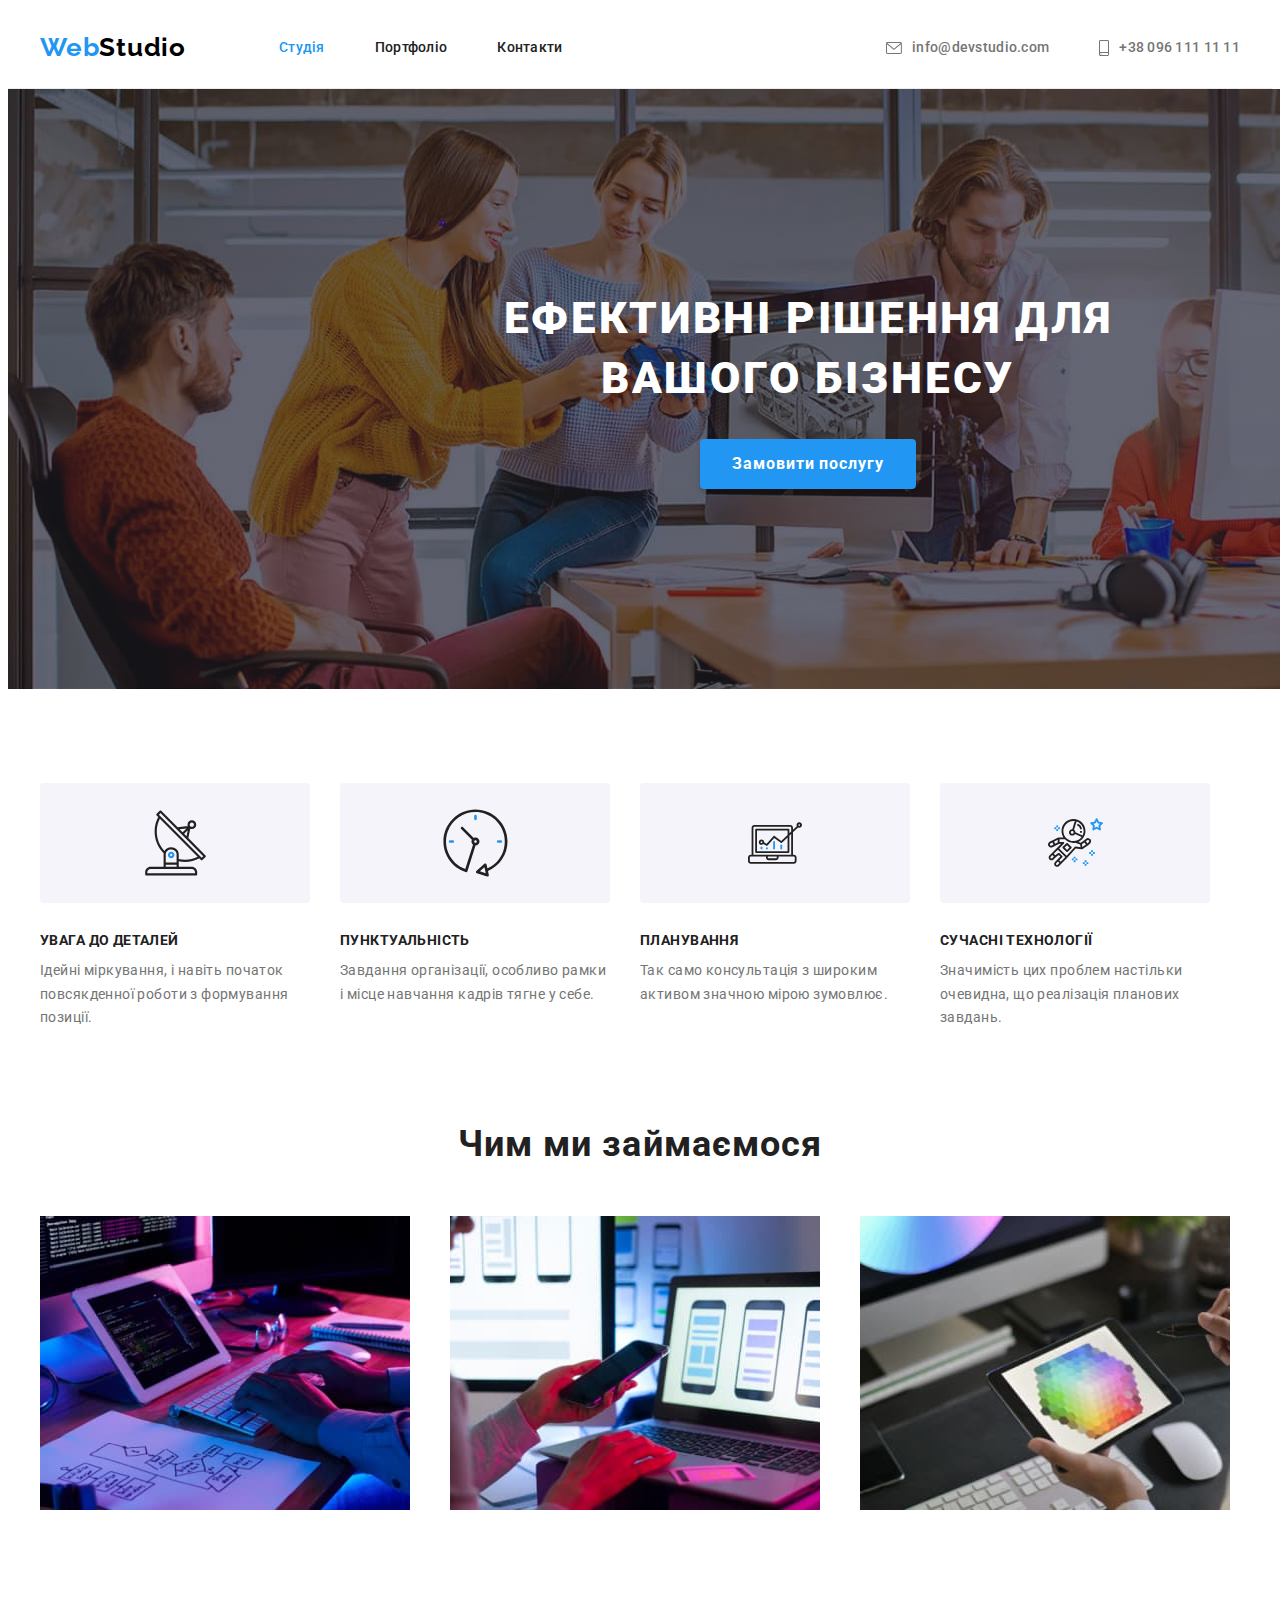
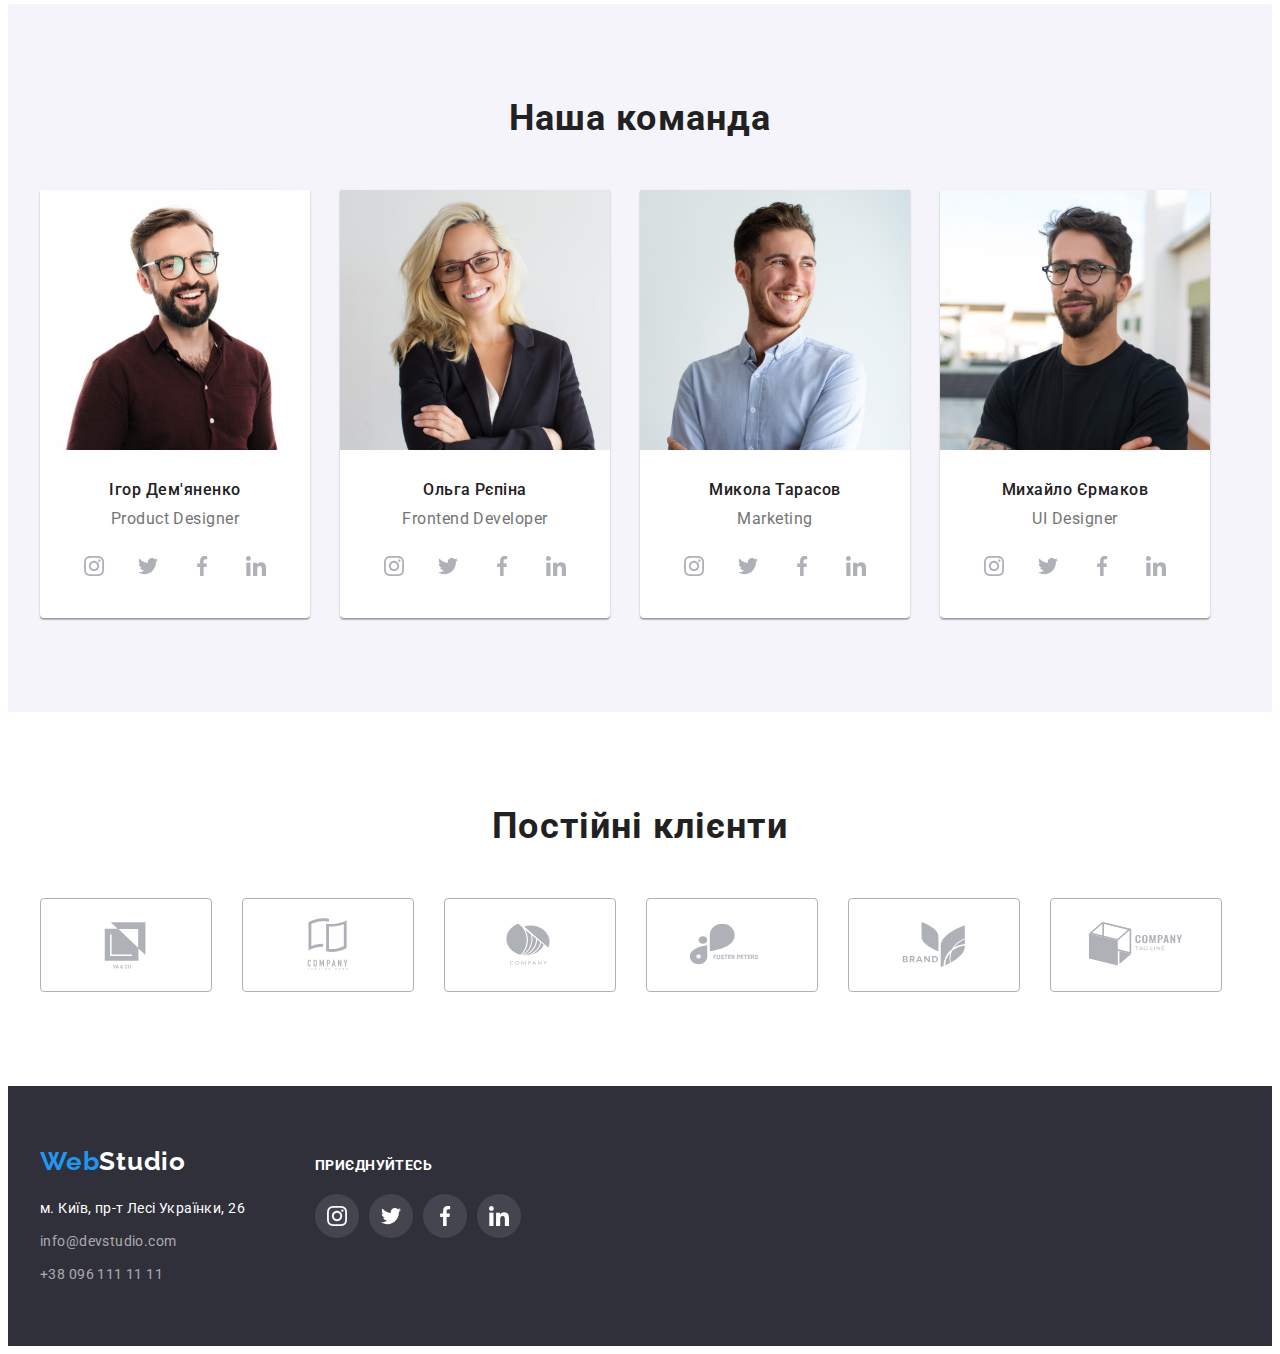
==== commit 47f0f577: "revision 1" ====
--- a/index.html
+++ b/index.html
@@ -22,9 +22,7 @@
     <header class="top">
       <div class="container header-container">
         <nav class="header-navigation">
-          <a href="./index.html" lang="en" class="logo link"
-            >Web<span>Studio</span></a
-          >
+          <a href="./index.html" lang="en" class="logo link">Web<span>Studio</span></a>
           <ul class="header-list">
             <li class="header-nav-item list">
               <a class="link current nav-link" href="./index.html">Студія</a>
@@ -40,13 +38,10 @@
         <div class="header-connect">
           <ul class="contacts-list list">
             <li class="contact-item">
-              <a
-                lang="en"
-                href="mailto:info@devstudio.com"
-                class="link nav-contacts"
+              <a lang="en" href="mailto:info@devstudio.com" class="link nav-contacts"
                 ><svg class="top-icon" width="16" height="12">
-                  <use href="./img/icons.svg#icon-mail-top"></use>
-                </svg>info@devstudio.com</a
+                  <use href="./img/icons.svg#icon-mail-top"></use></svg
+                >info@devstudio.com</a
               >
             </li>
             <li class="contact-item">
@@ -72,51 +67,46 @@
         <div class="container">
           <h2 class="visually-hidden">Наші переваги</h2>
           <ul class="features-list">
-            <li class="features-item">
-              <svg width="65" height="70">
-                <use href="./img/icons.svg#icon-antenna"></use>
-              </svg>
-            </li>
-            <li class="features-item">
-              <svg width="67" height="70">
-                <use href="./img/icons.svg#icon-clock"></use>
-              </svg>
-            </li>
-            <li class="features-item">
-              <svg width="70" height="54">
-                <use href="./img/icons.svg#icon-diagram"></use>
-              </svg>
-            </li>
-            <li class="features-item">
-              <svg width="55" height="61">
-                <use href="./img/icons.svg#icon-astronaut"></use>
-              </svg>
-            </li>
             <li class="list">
+              <div class="features-container">
+                <svg width="65" height="70">
+                  <use href="./img/icons.svg#icon-antenna"></use>
+                </svg>
+              </div>
               <h3 class="title features-title">Увага до деталей</h3>
               <p class="text">
-                Ідейні міркування, і навіть початок повсякденної роботи з
-                формування позиції.
+                Ідейні міркування, і навіть початок повсякденної роботи з формування позиції.
               </p>
             </li>
             <li class="list">
+              <div class="features-container">
+                <svg width="67" height="70">
+                  <use href="./img/icons.svg#icon-clock"></use>
+                </svg>
+              </div>
               <h3 class="title features-title">Пунктуальність</h3>
               <p class="text">
-                Завдання організації, особливо рамки і місце навчання кадрів
-                тягне у себе.
+                Завдання організації, особливо рамки і місце навчання кадрів тягне у себе.
               </p>
             </li>
             <li class="list">
+              <div class="features-container">
+                <svg width="70" height="54">
+                  <use href="./img/icons.svg#icon-diagram"></use>
+                </svg>
+              </div>
               <h3 class="title features-title">Планування</h3>
-              <p class="text">
-                Так само консультація з широким активом значною мірою зумовлює.
-              </p>
+              <p class="text">Так само консультація з широким активом значною мірою зумовлює.</p>
             </li>
             <li class="list">
+              <div class="features-container">
+                <svg width="55" height="61">
+                  <use href="./img/icons.svg#icon-astronaut"></use>
+                </svg>
+              </div>
               <h3 class="title features-title">Сучасні технології</h3>
               <p class="text">
-                Значимість цих проблем настільки очевидна, що реалізація
-                планових завдань.
+                Значимість цих проблем настільки очевидна, що реалізація планових завдань.
               </p>
             </li>
           </ul>
@@ -127,28 +117,13 @@
           <h2 class="project-title style-title">Чим ми займаємося</h2>
           <ul class="project-list">
             <li class="list project-item">
-              <img
-                src="./img/img-work1.jpg"
-                alt="Картинка наших робіт"
-                width="370"
-                height="294"
-              />
+              <img src="./img/img-work1.jpg" alt="Картинка наших робіт" width="370" height="294" />
             </li>
             <li class="list project-item">
-              <img
-                src="./img/img-work2.jpg"
-                alt="Картинка наших робіт"
-                width="370"
-                height="294"
-              />
+              <img src="./img/img-work2.jpg" alt="Картинка наших робіт" width="370" height="294" />
             </li>
             <li class="list project-item">
-              <img
-                src="./img/img-work3.jpg"
-                alt="Картинка наших робіт"
-                width="370"
-                height="294"
-              />
+              <img src="./img/img-work3.jpg" alt="Картинка наших робіт" width="370" height="294" />
             </li>
           </ul>
         </div>
@@ -170,32 +145,48 @@
               <div class="empl-contact">
                 <ul class="empl-ct-item">
                   <li>
-                    <a href="#" class="empl-ct-link" target="_blank"
-                  rel="noopener noreferrer nofollow">
+                    <a
+                      href="#"
+                      class="empl-ct-link"
+                      target="_blank"
+                      rel="noopener noreferrer nofollow"
+                    >
                       <svg width="20" height="20" class="empl-ct-icon">
                         <use href="./img/icons.svg#icon-instagram"></use>
                       </svg>
                     </a>
                   </li>
                   <li>
-                    <a href="#" class="empl-ct-link" target="_blank"
-                  rel="noopener noreferrer nofollow">
+                    <a
+                      href="#"
+                      class="empl-ct-link"
+                      target="_blank"
+                      rel="noopener noreferrer nofollow"
+                    >
                       <svg width="20" height="20" class="empl-ct-icon">
                         <use href="./img/icons.svg#icon-twitter"></use>
                       </svg>
                     </a>
                   </li>
                   <li>
-                    <a href="#" class="empl-ct-link" target="_blank"
-                  rel="noopener noreferrer nofollow">
+                    <a
+                      href="#"
+                      class="empl-ct-link"
+                      target="_blank"
+                      rel="noopener noreferrer nofollow"
+                    >
                       <svg width="20" height="20" class="empl-ct-icon">
                         <use href="./img/icons.svg#icon-facebook"></use>
                       </svg>
                     </a>
                   </li>
                   <li>
-                    <a href="#" class="empl-ct-link" target="_blank"
-                  rel="noopener noreferrer nofollow">
+                    <a
+                      href="#"
+                      class="empl-ct-link"
+                      target="_blank"
+                      rel="noopener noreferrer nofollow"
+                    >
                       <svg width="20" height="20" class="empl-ct-icon">
                         <use href="./img/icons.svg#icon-linkedin"></use>
                       </svg>
@@ -217,32 +208,48 @@
               <div class="empl-contact">
                 <ul class="empl-ct-item">
                   <li>
-                    <a href="#" class="empl-ct-link" target="_blank"
-                  rel="noopener noreferrer nofollow">
+                    <a
+                      href="#"
+                      class="empl-ct-link"
+                      target="_blank"
+                      rel="noopener noreferrer nofollow"
+                    >
                       <svg width="20" height="20" class="empl-ct-icon">
                         <use href="./img/icons.svg#icon-instagram"></use>
                       </svg>
                     </a>
                   </li>
                   <li>
-                    <a href="#" class="empl-ct-link" target="_blank"
-                  rel="noopener noreferrer nofollow">
+                    <a
+                      href="#"
+                      class="empl-ct-link"
+                      target="_blank"
+                      rel="noopener noreferrer nofollow"
+                    >
                       <svg width="20" height="20" class="empl-ct-icon">
                         <use href="./img/icons.svg#icon-twitter"></use>
                       </svg>
                     </a>
                   </li>
                   <li>
-                    <a href="#" class="empl-ct-link" target="_blank"
-                  rel="noopener noreferrer nofollow">
+                    <a
+                      href="#"
+                      class="empl-ct-link"
+                      target="_blank"
+                      rel="noopener noreferrer nofollow"
+                    >
                       <svg width="20" height="20" class="empl-ct-icon">
                         <use href="./img/icons.svg#icon-facebook"></use>
                       </svg>
                     </a>
                   </li>
                   <li>
-                    <a href="#" class="empl-ct-link" target="_blank"
-                  rel="noopener noreferrer nofollow">
+                    <a
+                      href="#"
+                      class="empl-ct-link"
+                      target="_blank"
+                      rel="noopener noreferrer nofollow"
+                    >
                       <svg width="20" height="20" class="empl-ct-icon">
                         <use href="./img/icons.svg#icon-linkedin"></use>
                       </svg>
@@ -264,32 +271,48 @@
               <div class="empl-contact">
                 <ul class="empl-ct-item">
                   <li>
-                    <a href="#" class="empl-ct-link" target="_blank"
-                  rel="noopener noreferrer nofollow">
+                    <a
+                      href="#"
+                      class="empl-ct-link"
+                      target="_blank"
+                      rel="noopener noreferrer nofollow"
+                    >
                       <svg width="20" height="20" class="empl-ct-icon">
                         <use href="./img/icons.svg#icon-instagram"></use>
                       </svg>
                     </a>
                   </li>
                   <li>
-                    <a href="#" class="empl-ct-link" target="_blank"
-                  rel="noopener noreferrer nofollow">
+                    <a
+                      href="#"
+                      class="empl-ct-link"
+                      target="_blank"
+                      rel="noopener noreferrer nofollow"
+                    >
                       <svg width="20" height="20" class="empl-ct-icon">
                         <use href="./img/icons.svg#icon-twitter"></use>
                       </svg>
                     </a>
                   </li>
                   <li>
-                    <a href="#" class="empl-ct-link" target="_blank"
-                  rel="noopener noreferrer nofollow">
+                    <a
+                      href="#"
+                      class="empl-ct-link"
+                      target="_blank"
+                      rel="noopener noreferrer nofollow"
+                    >
                       <svg width="20" height="20" class="empl-ct-icon">
                         <use href="./img/icons.svg#icon-facebook"></use>
                       </svg>
                     </a>
                   </li>
                   <li>
-                    <a href="#" class="empl-ct-link" target="_blank"
-                  rel="noopener noreferrer nofollow">
+                    <a
+                      href="#"
+                      class="empl-ct-link"
+                      target="_blank"
+                      rel="noopener noreferrer nofollow"
+                    >
                       <svg width="20" height="20" class="empl-ct-icon">
                         <use href="./img/icons.svg#icon-linkedin"></use>
                       </svg>
@@ -311,32 +334,48 @@
               <div class="empl-contact">
                 <ul class="empl-ct-item">
                   <li>
-                    <a href="#" class="empl-ct-link" target="_blank"
-                  rel="noopener noreferrer nofollow">
+                    <a
+                      href="#"
+                      class="empl-ct-link"
+                      target="_blank"
+                      rel="noopener noreferrer nofollow"
+                    >
                       <svg width="20" height="20" class="empl-ct-icon">
                         <use href="./img/icons.svg#icon-instagram"></use>
                       </svg>
                     </a>
                   </li>
                   <li>
-                    <a href="#" class="empl-ct-link" target="_blank"
-                  rel="noopener noreferrer nofollow">
+                    <a
+                      href="#"
+                      class="empl-ct-link"
+                      target="_blank"
+                      rel="noopener noreferrer nofollow"
+                    >
                       <svg width="20" height="20" class="empl-ct-icon">
                         <use href="./img/icons.svg#icon-twitter"></use>
                       </svg>
                     </a>
                   </li>
                   <li>
-                    <a href="#" class="empl-ct-link" target="_blank"
-                  rel="noopener noreferrer nofollow">
+                    <a
+                      href="#"
+                      class="empl-ct-link"
+                      target="_blank"
+                      rel="noopener noreferrer nofollow"
+                    >
                       <svg width="20" height="20" class="empl-ct-icon">
                         <use href="./img/icons.svg#icon-facebook"></use>
                       </svg>
                     </a>
                   </li>
                   <li>
-                    <a href="#" class="empl-ct-link" target="_blank"
-                  rel="noopener noreferrer nofollow">
+                    <a
+                      href="#"
+                      class="empl-ct-link"
+                      target="_blank"
+                      rel="noopener noreferrer nofollow"
+                    >
                       <svg width="20" height="20" class="empl-ct-icon">
                         <use href="./img/icons.svg#icon-linkedin"></use>
                       </svg>
@@ -348,41 +387,51 @@
           </ul>
         </div>
       </section>
-      <section class="clients list section"">
-        <div class="container">
-          <h2 class="style-title clients-title">
-            Постійні клієнти
-          </h2>
+      <section class="clients list section">
+        <div class="container ct-container">
+          <h2 class="style-title clients-title">Постійні клієнти</h2>
           <ul class="clients-list">
             <li class="clients-item">
-              <svg width="106" height="60" class="client-icon">
-                <use href="./img/icons.svg#icon-Logo-client1"></use>
-              </svg>
+              <a class="clients-link" href="#">
+                <svg width="106" height="60" class="client-icon">
+                  <use href="./img/icons.svg#icon-Logo-client1"></use>
+                </svg>
+              </a>
             </li>
             <li class="clients-item">
-              <svg width="106" height="60" class="client-icon">
-                <use href="./img/icons.svg#icon-Logo-client2"></use>
-              </svg>
+              <a class="clients-link" href="#">
+                <svg width="106" height="60" class="client-icon">
+                  <use href="./img/icons.svg#icon-Logo-client2"></use>
+                </svg>
+              </a>
             </li>
             <li class="clients-item">
-              <svg width="106" height="60" class="client-icon">
-                <use href="./img/icons.svg#icon-Logo-client3"></use>
-              </svg>
+              <a class="clients-link" href="#">
+                <svg width="106" height="60" class="client-icon">
+                  <use href="./img/icons.svg#icon-Logo-client3"></use>
+                </svg>
+              </a>
             </li>
             <li class="clients-item">
-              <svg width="106" height="60" class="client-icon">
-                <use href="./img/icons.svg#icon-Logo-client4"></use>
-              </svg>
+              <a class="clients-link" href="#">
+                <svg width="106" height="60" class="client-icon">
+                  <use href="./img/icons.svg#icon-Logo-client4"></use>
+                </svg>
+              </a>
             </li>
             <li class="clients-item">
-              <svg width="106" height="60" class="client-icon">
-                <use href="./img/icons.svg#icon-Logo-client5"></use>
-              </svg>
+              <a class="clients-link" href="#">
+                <svg width="106" height="60" class="client-icon">
+                  <use href="./img/icons.svg#icon-Logo-client5"></use>
+                </svg>
+              </a>
             </li>
             <li class="clients-item">
-              <svg width="106" height="60" class="client-icon">
-                <use href="./img/icons.svg#icon-Logo-client6"></use>
-              </svg>
+              <a class="clients-link" href="#">
+                <svg width="106" height="60" class="client-icon">
+                  <use href="./img/icons.svg#icon-Logo-client6"></use>
+                </svg>
+              </a>
             </li>
           </ul>
         </div>
@@ -407,9 +456,7 @@
                 </a>
               </li>
               <li class="list footer-mail">
-                <a lang="en" href="mailto:info@devstudio.com" class="link"
-                  >info@devstudio.com</a
-                >
+                <a lang="en" href="mailto:info@devstudio.com" class="link">info@devstudio.com</a>
               </li>
               <li class="list footer-tel">
                 <a href="tel:+380961111111" class="link">+38 096 111 11 11</a>
@@ -418,33 +465,51 @@
           </address>
         </div>
         <div class="container-contact">
-          <h2 class="footer-contact-title">
-            приєднуйтесь
-          </h2>
+          <h2 class="footer-contact-title">приєднуйтесь</h2>
           <ul class="ft-ct-item">
             <li class="ft-ct-link">
-              <a href="https://www.instagram.com/d.1.m.4.s.i.k88/" class="ct-link" rel="noopener noreferrer nofollow" target="_blank">
+              <a
+                href="https://www.instagram.com/d.1.m.4.s.i.k88/"
+                class="ct-link"
+                rel="noopener noreferrer nofollow"
+                target="_blank"
+              >
                 <svg width="20" height="20" class="ct-icon">
                   <use href="./img/icons.svg#icon-instagram"></use>
                 </svg>
               </a>
             </li>
             <li class="ft-ct-link">
-              <a href="https://twitter.com/Y0urJustice" class="ct-link" rel="noopener noreferrer nofollow" target="_blank">
+              <a
+                href="https://twitter.com/Y0urJustice"
+                class="ct-link"
+                rel="noopener noreferrer nofollow"
+                target="_blank"
+              >
                 <svg width="20" height="20" class="ct-icon">
                   <use href="./img/icons.svg#icon-twitter"></use>
                 </svg>
               </a>
             </li>
             <li class="ft-ct-link">
-              <a href="https://www.facebook.com/profile.php?id=100007564985997" class="ct-link" rel="noopener noreferrer nofollow" target="_blank">
+              <a
+                href="https://www.facebook.com/profile.php?id=100007564985997"
+                class="ct-link"
+                rel="noopener noreferrer nofollow"
+                target="_blank"
+              >
                 <svg width="20" height="20" class="ct-icon">
                   <use href="./img/icons.svg#icon-facebook"></use>
                 </svg>
               </a>
             </li>
             <li class="ft-ct-link">
-              <a href="https://www.linkedin.com/in/дмитрий-квась-1a51061b0" class="ct-link" rel="noopener noreferrer nofollow" target="_blank">
+              <a
+                href="https://www.linkedin.com/in/дмитрий-квась-1a51061b0"
+                class="ct-link"
+                rel="noopener noreferrer nofollow"
+                target="_blank"
+              >
                 <svg width="20" height="20" class="ct-icon">
                   <use href="./img/icons.svg#icon-linkedin"></use>
                 </svg>
--- a/css/styles.css
+++ b/css/styles.css
@@ -46,7 +46,7 @@
 
 body {
   background-color: var(--primary-white-color);
-  font-family: "Roboto", sans-serif;
+  font-family: 'Roboto', sans-serif;
   color: var(--primary-text-color);
   font-size: 14px;
   letter-spacing: 0.03em;
@@ -76,15 +76,13 @@
 /*---------------------------------------------------------------- HEADER -------------------------------------------------- */
 
 .top {
-  width: 1600px;
-  margin: 0 auto;
   background-color: var(--primary-white-color);
   border-bottom: 1px solid #ececec;
 }
 
 .logo {
   color: var(--accent-color);
-  font-family: "Raleway";
+  font-family: 'Raleway';
   font-weight: 700;
   font-size: 26px;
   line-height: 1.19;
@@ -200,10 +198,7 @@
   margin: 0 auto;
   padding-top: 200px;
   padding-bottom: 200px;
-  background-image: linear-gradient(
-      rgba(47, 48, 58, 0.4),
-      rgba(47, 48, 58, 0.4)
-    ),
+  background-image: linear-gradient(rgba(47, 48, 58, 0.4), rgba(47, 48, 58, 0.4)),
     url(../img/bg-top.jpg);
   background-repeat: no-repeat;
   background-position: center;
@@ -260,7 +255,7 @@
   gap: 30px;
 }
 
-.features-item {
+.features-container {
   display: flex;
   justify-content: center;
   align-items: center;
@@ -268,6 +263,7 @@
   height: 120px;
   background: var(--bg-empl);
   border-radius: 4px;
+  margin-bottom: 30px;
 }
 
 .features-title {
@@ -332,8 +328,6 @@
 
 .empl {
   background-color: var(--bg-empl);
-  width: 1600px;
-  margin: 0 auto;
 }
 
 .empl-title {
@@ -406,12 +400,13 @@
   fill: var(--clients-color);
 }
 
-.empl-ct-link:hover  .empl-ct-icon {
+.empl-ct-link:hover .empl-ct-icon,
+.empl-ct-link:focus .empl-ct-icon {
   fill: var(--primary-white-color);
 }
 
-.empl-ct-item .empl-ct-link:hover,
-.empl-ct-item .empl-ct-link:focus {
+.empl-ct-link:hover,
+.empl-ct-link:focus {
   background-color: var(--accent-color);
   border-radius: 100%;
 }
@@ -429,15 +424,13 @@
 
 .clients-list {
   display: flex;
-  flex-wrap: wrap;
   gap: 30px;
 }
 
-.clients-item {
+.clients-link {
   display: flex;
   justify-content: center;
   align-items: center;
-
   width: 170px;
   height: 92px;
   border: 1px solid var(--clients-color);
@@ -448,20 +441,19 @@
   fill: var(--clients-color);
 }
 
-.clients-item:hover .client-icon {
+.clients-link:hover,
+.clients-link:focus {
+  border-color: var(--accent-color);
+}
+
+.clients-link:hover .client-icon,
+.clients-link:focus .client-icon {
   fill: var(--accent-color);
 }
-
-.clients-list .clients-item:hover {
-  border: 1px solid var(--accent-color);
-}
-
 /*---------------------------------------------------------------- FOOTER -----------------------------------------------------*/
 
 .footer {
   background-color: var(--bg-footer-color);
-  width: 1600px;
-  margin: 0 auto;
   padding-top: 60px;
   padding-bottom: 60px;
 }
@@ -477,7 +469,7 @@
 
 .logo-footer {
   color: var(--accent-color);
-  font-family: "Raleway";
+  font-family: 'Raleway';
   font-weight: 700;
   font-size: 26px;
   line-height: 1.19;
@@ -509,7 +501,7 @@
 .google-link {
   color: var(--primary-white-color);
   text-decoration: none;
-  font-family: "Roboto";
+  font-family: 'Roboto';
   font-style: normal;
   font-weight: 400;
   font-size: 14px;
@@ -639,7 +631,12 @@
   flex-basis: calc(100% / 3 - 30px);
 }
 
-.portfolio-item:hover {
+.ptf-link {
+  display: block;
+}
+
+.ptf-link:hover,
+.ptf-link:focus {
   box-shadow: 0px 1px 1px rgba(0, 0, 0, 0.12), 0px 4px 4px rgba(0, 0, 0, 0.06),
     1px 4px 6px rgba(0, 0, 0, 0.16);
 }
